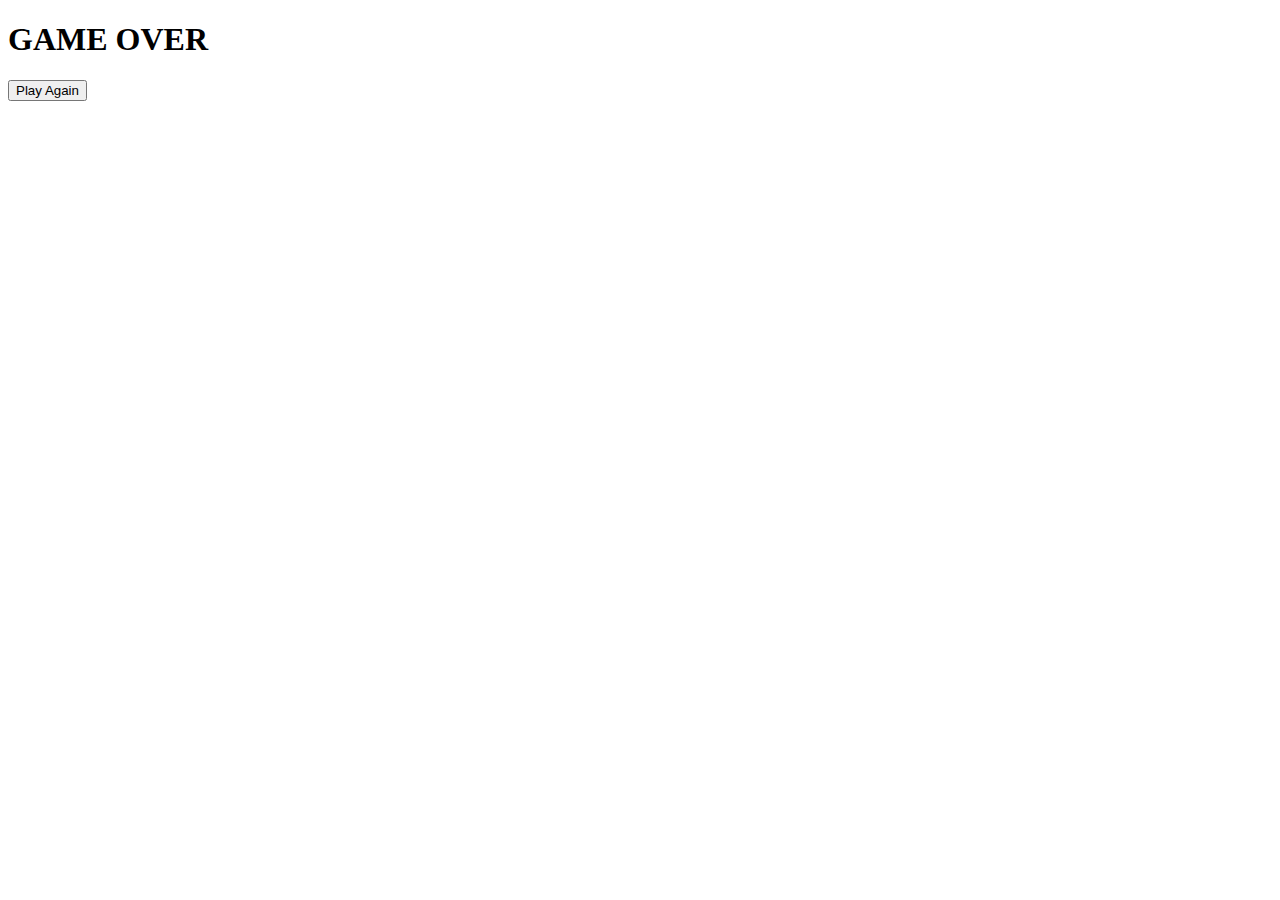
==== index.html @ 87f85ab1 "" ====
<!Doctype html>
<html>
<head>
    <title></title>
    <link rel="stylesheet" href="css/style.css">
</head>
<body>
    <header></header>
	<div id="game-over-overlay">
    </div>
    <div id="game-over">
        <h1>GAME OVER</h1>
        <button id="play-again">Play Again</button>
    </div>
	
	 <div class="wrapper">
		  <div id="instructions">
		  </div>
		  <div id="score">
		  </div>
	  </div>
    <script type="text/javascript" src="js/app.js"></script>
    <script type="text/javascript" src="js/resources.js"></script>
	<script type="text/javascript" src="js/input.js"></script>
    <script type="text/javascript" src="js/sprites.js"></script>
</body>
</html>
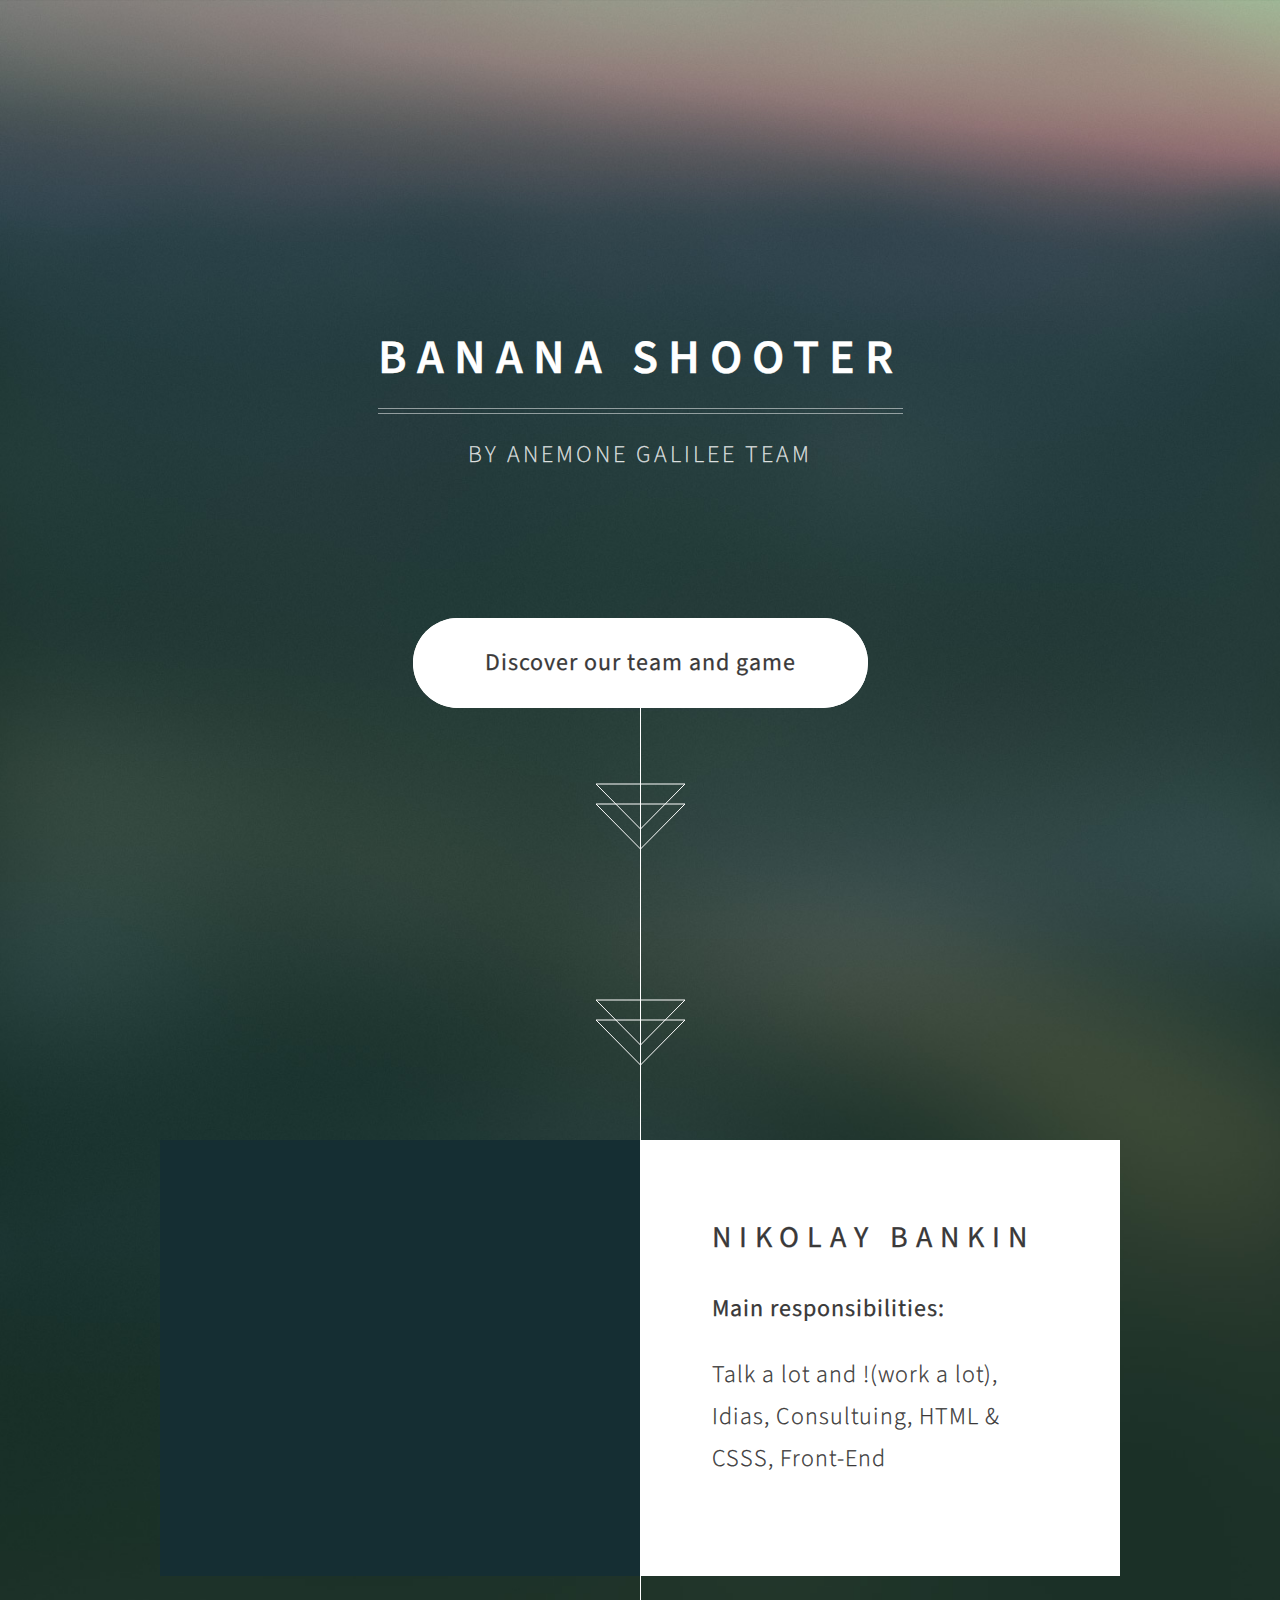
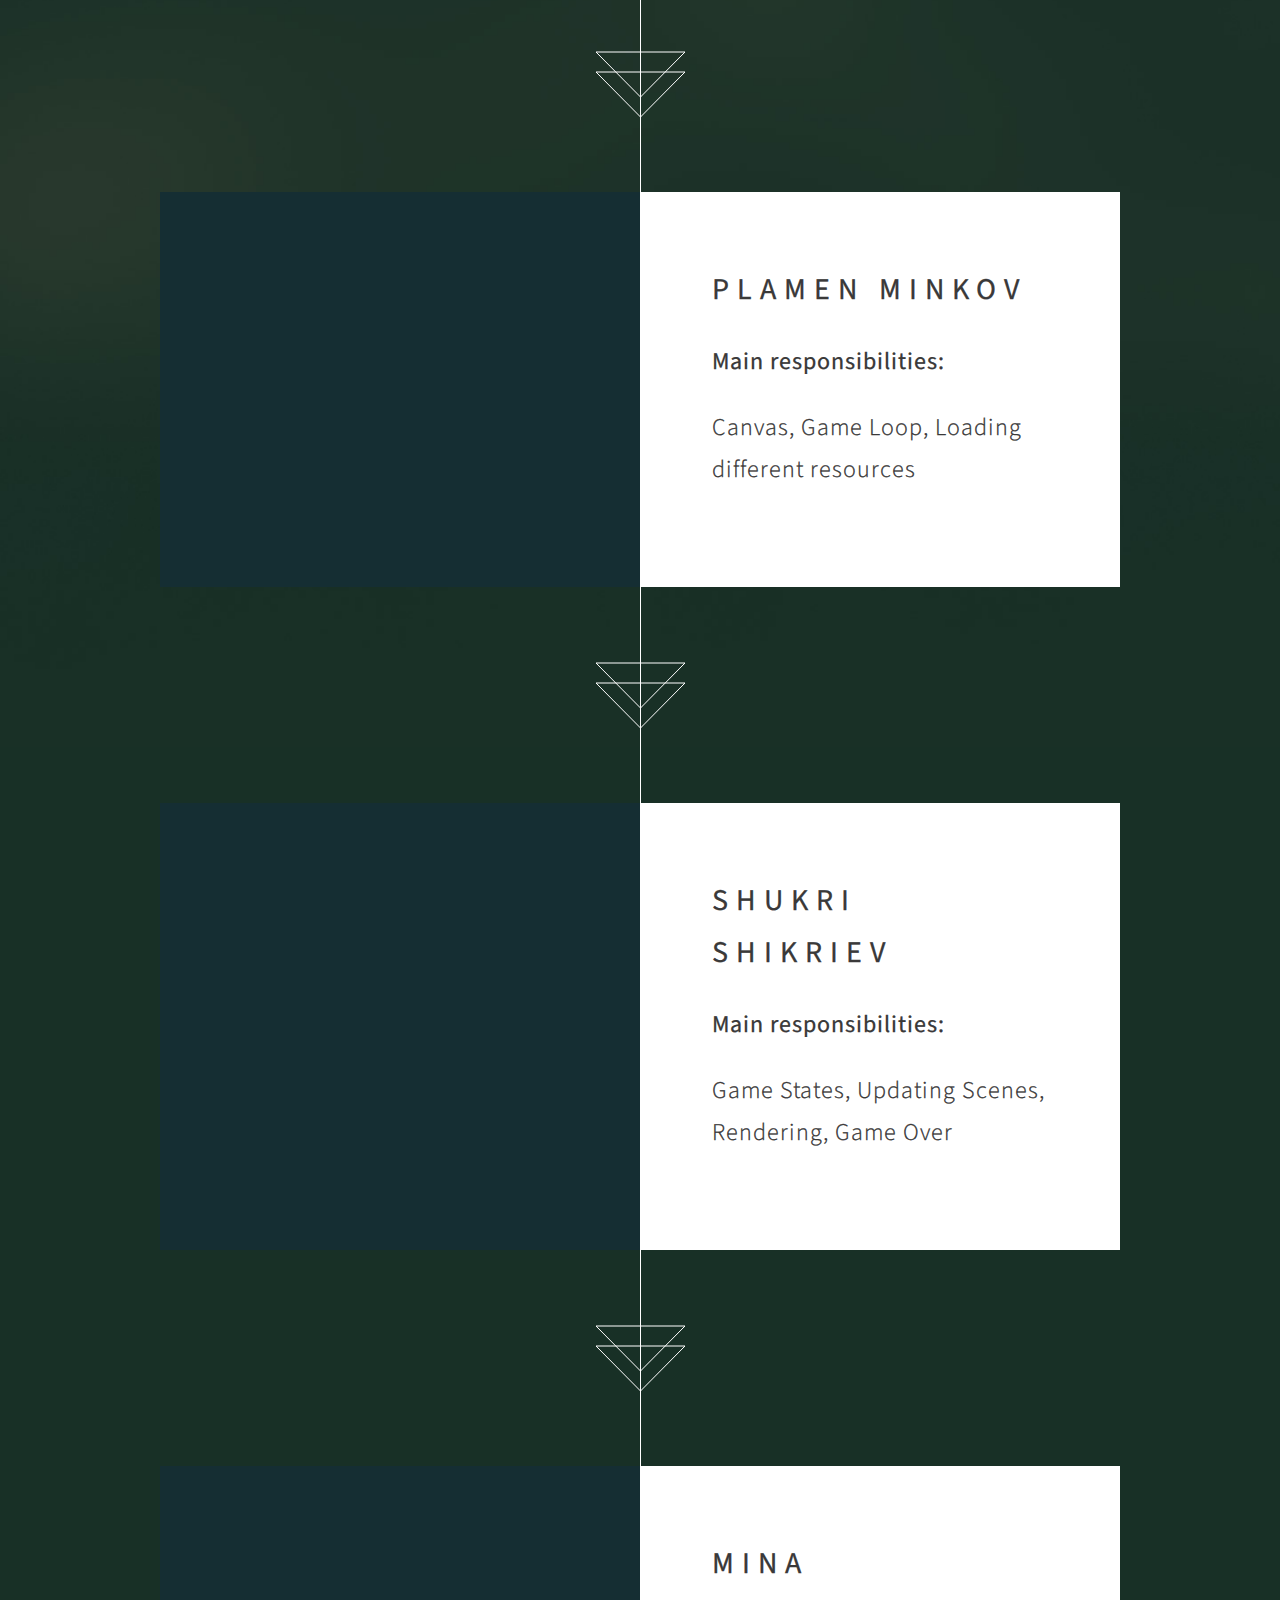
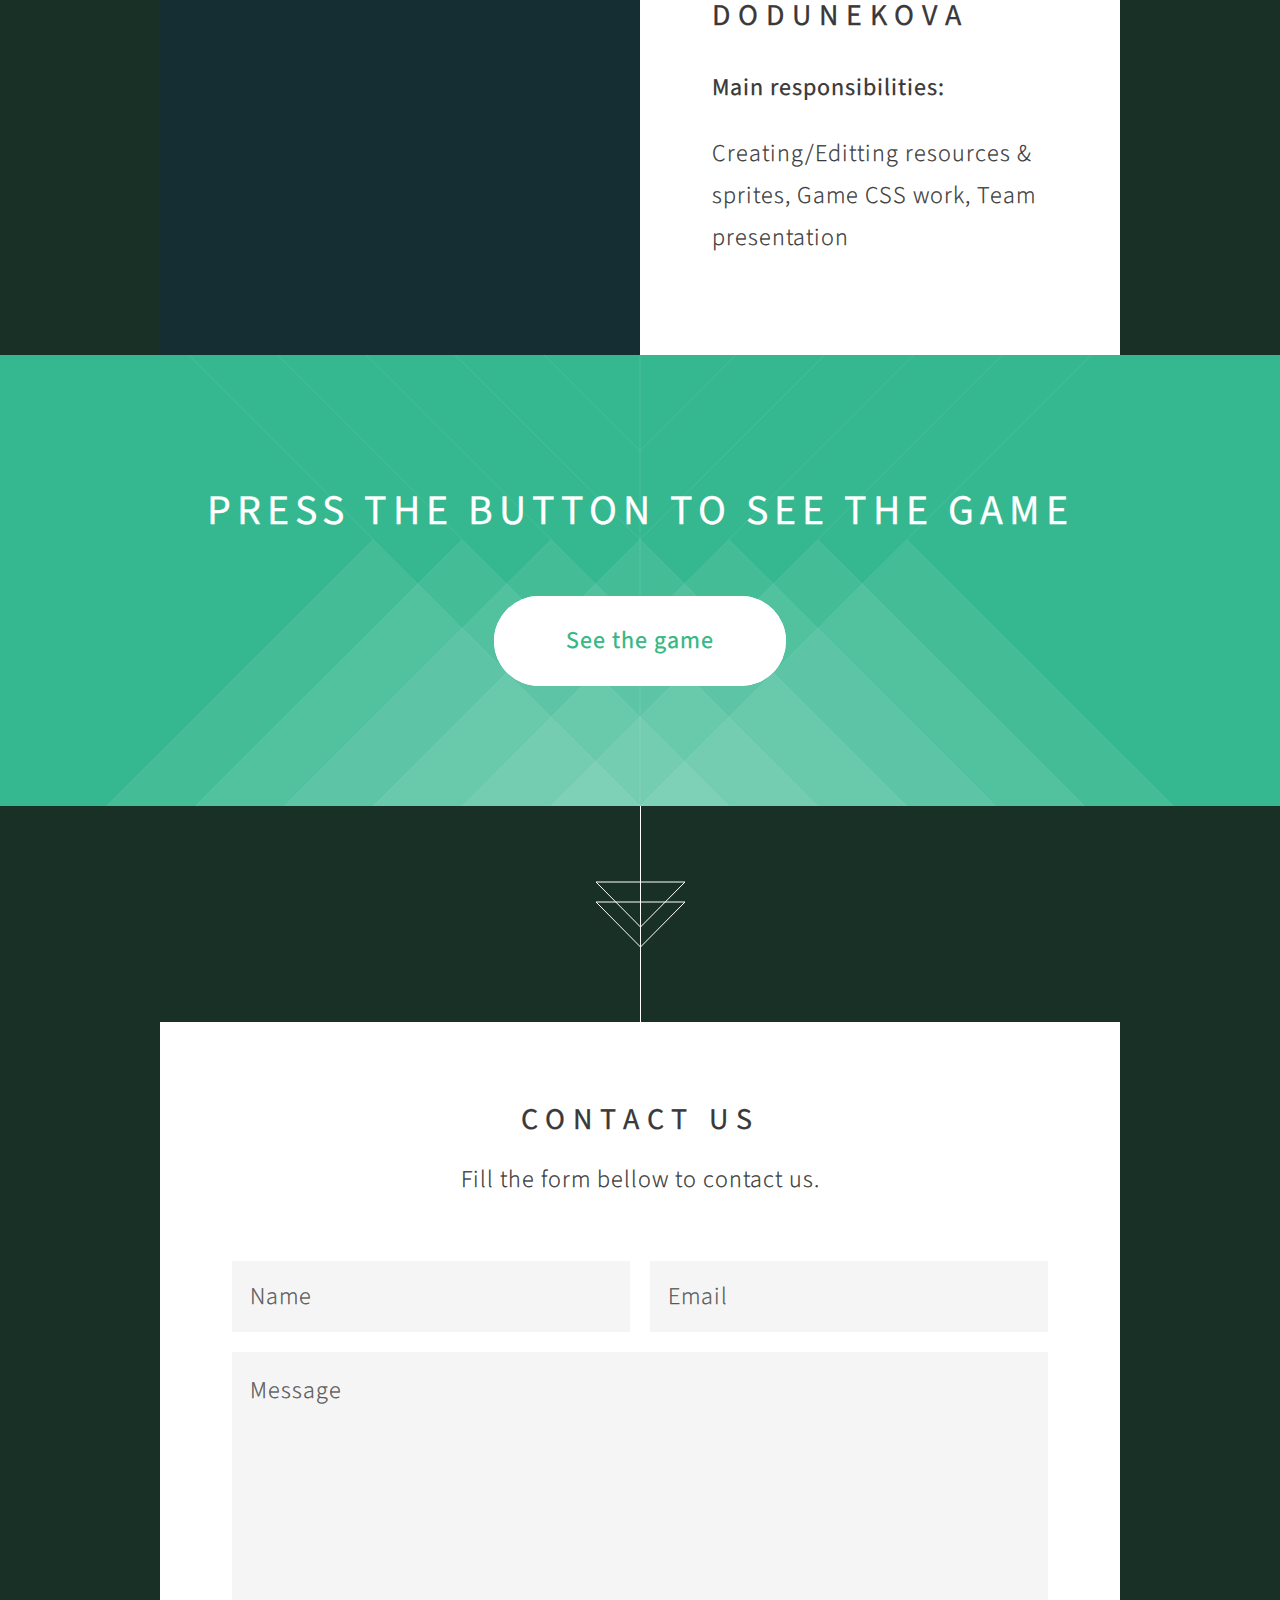
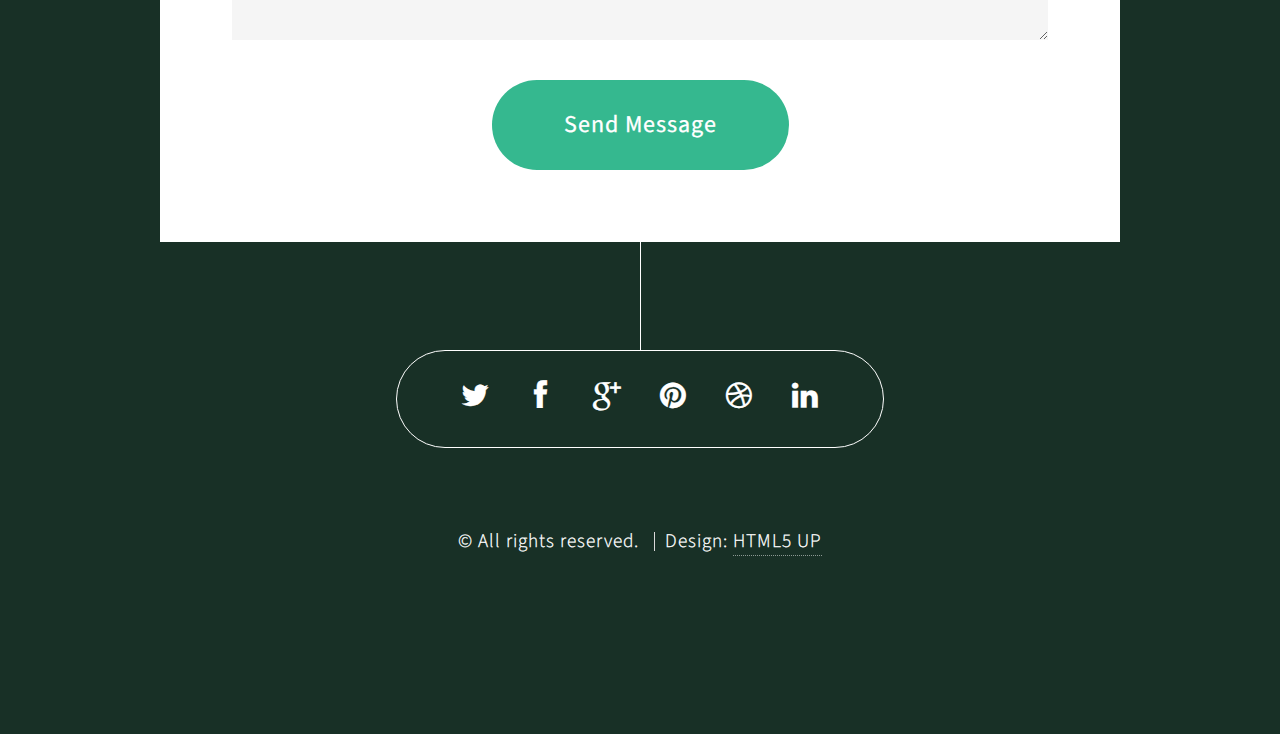
==== commit fefde037: "Front-End added" ====
--- a/index.html
+++ b/index.html
@@ -1,27 +1,151 @@
-<!Doctype html>
+<!DOCTYPE HTML>
+<!--
+	Overflow 1.1 by HTML5 UP
+	html5up.net | @n33co
+	Free for personal and commercial use under the CCA 3.0 license (html5up.net/license)
+-->
 <html>
-<head>
-    <title></title>
-    <link rel="stylesheet" href="css/style.css">
-</head>
-<body>
-    <header></header>
-	<div id="game-over-overlay">
-    </div>
-    <div id="game-over">
-        <h1>GAME OVER</h1>
-        <button id="play-again">Play Again</button>
-    </div>
+	<head>
+		<title>Team Anemone Galilee</title>
+		<meta http-equiv="content-type" content="text/html; charset=utf-8" />
+		<meta name="description" content="" />
+		<meta name="keywords" content="" />
+		<link href="http://fonts.googleapis.com/css?family=Source+Sans+Pro:300,400,600,300italic" rel="stylesheet" type="text/css" />
+		<!--[if lte IE 8]><script src="css/ie/html5shiv.js"></script><![endif]-->
+		<script src="js/jquery.min.js"></script>
+		<script src="js/jquery.poptrox.min.js"></script>
+		<script src="js/skel.min.js"></script>
+		<script src="js/init.js"></script>
+		<noscript>
+			<link rel="stylesheet" href="css/skel-noscript.css" />
+            <link rel="stylesheet" href="css/style-site.css" />
+		</noscript>
+		<!--[if lte IE 8]><link rel="stylesheet" href="css/ie/v8.css" /><![endif]-->
+        <link rel="stylesheet" href="css/style-site.css" />
+	</head>
+	<body>
+
+		<!-- Header -->
+		<section id="header">
+			<header>
+				<h1>Banana shooter</h1>
+				<p>By Anemone Galilee Теам</p>
+			</header>
+			<footer>
+				<a href="#first-member" class="button style2 scrolly scrolly-centered">Discover our team and game</a>
+			</footer>
+		</section>
 	
-	 <div class="wrapper">
-		  <div id="instructions">
-		  </div>
-		  <div id="score">
-		  </div>
-	  </div>
-    <script type="text/javascript" src="js/app.js"></script>
-    <script type="text/javascript" src="js/resources.js"></script>
-	<script type="text/javascript" src="js/input.js"></script>
-    <script type="text/javascript" src="js/sprites.js"></script>
-</body>
+	<!-- Feature 1 -->
+		<article id="first-member" class="container box style1 right">
+			<a href="" class="image full"><img src="images/bankin.png" alt="" /></a>
+			<div class="inner">
+				<header>
+					<h2>Nikolay Bankin</h2>
+				</header>
+				<p>
+                    <strong>Main responsibilities:</strong>
+                    <p>Talk a lot and !(work a lot), Idias, Consultuing, HTML &amp; CSSS, Front-End</p> 
+                </p>
+			</div>
+		</article>
+	
+	<!-- Feature 2 -->
+		<article id="second-member" class="container box style1 right">
+            <a href="" class="image full"><img  src="images/plamen.png" alt="" /></a>
+            <div class="inner">
+                <header>
+                    <h2>Plamen Minkov</h2>
+                </header>
+                <p>
+                    <strong>Main responsibilities:</strong>
+                    <p>Canvas, Game Loop, Loading different resources</p> 
+                </p>
+            </div>
+        </article>
+
+        <article id="fourth-member" class="container box style1 right">
+            <a href="" class="image full"><img src="images/shukri.png" alt="" /></a>
+            <div class="inner">
+                <header>
+                    <h2>Shukri Shikriev</h2>
+                </header>
+                <p>
+                    <strong>Main responsibilities:</strong>
+                    <p>Game States, Updating Scenes, Rendering, Game Over</p> 
+                </p>
+            </div>
+        </article>
+
+        <article id="third-member" class="container box style1 right">
+            <a href="" class="image full"><img src="images/mina.png" alt="" /></a>
+            <div class="inner">
+                <header>
+                    <h2>Mina Dodunekova</h2>
+                </header>
+                <p>
+                    <strong>Main responsibilities:</strong>
+                    <p>Creating/Editting resources &amp; sprites, Game CSS work, Team presentation</p> 
+                </p>
+            </div>
+        </article>
+
+        <!-- Banner -->
+        <section id="banner">
+            <header>
+                <h2 style="letter-spacing: 6px;">Press the button to see the game</h2>
+            </header>
+            <!-- The game is played here -->
+            
+
+            <footer>
+                <a href="game.html" class="button style2 scrolly">See the game</a>
+            </footer>
+        </section>
+	
+		<!-- Contact -->
+		<article class="container box style3">
+			<header>
+				<h2>Contact Us</h2>
+				<p>Fill the form bellow to contact us.</p>
+			</header>
+			<form>
+				<div class="row half">
+					<div class="6u"><input type="text" class="text" name="name" placeholder="Name" /></div>
+					<div class="6u"><input type="text" class="text" name="email" placeholder="Email" /></div>
+				</div>
+				<div class="row half">
+					<div class="12u">
+						<textarea name="message" placeholder="Message"></textarea>
+					</div>
+				</div>
+				<div class="row">
+					<div class="12u">
+						<ul class="actions">
+							<li><a href="#" class="button form">Send Message</a></li>
+						</ul>
+					</div>
+				</div>
+			</form>
+		</article>
+
+		<section id="footer">
+			<ul class="icons">
+				<li><a href="#" class="fa fa-twitter solo"><span>Twitter</span></a></li>
+				<li><a href="#" class="fa fa-facebook solo"><span>Facebook</span></a></li>
+				<li><a href="#" class="fa fa-google-plus solo"><span>Google+</span></a></li>
+				<li><a href="#" class="fa fa-pinterest solo"><span>Pinterest</span></a></li>
+				<li><a href="#" class="fa fa-dribbble solo"><span>Dribbble</span></a></li>
+				<li><a href="#" class="fa fa-linkedin solo"><span>LinkedIn</span></a></li>
+			</ul>
+			<div class="copyright">
+				<ul class="menu">
+					<li>&copy; All rights reserved.</li>
+					<li>Design: <a href="http://html5up.net/">HTML5 UP</a></li>
+				</ul>
+			</div>
+		</section>
+
+
+	</body>
 </html>--- a/css/skel-noscript.css
+++ b/css/skel-noscript.css
@@ -0,0 +1,168 @@
+/* Resets (http://meyerweb.com/eric/tools/css/reset/ | v2.0 | 20110126 | License: none (public domain)) */
+
+	html,body,div,span,applet,object,iframe,h1,h2,h3,h4,h5,h6,p,blockquote,pre,a,abbr,acronym,address,big,cite,code,del,dfn,em,img,ins,kbd,q,s,samp,small,strike,strong,sub,sup,tt,var,b,u,i,center,dl,dt,dd,ol,ul,li,fieldset,form,label,legend,table,caption,tbody,tfoot,thead,tr,th,td,article,aside,canvas,details,embed,figure,figcaption,footer,header,hgroup,menu,nav,output,ruby,section,summary,time,mark,audio,video{margin:0;padding:0;border:0;font-size:100%;font:inherit;vertical-align:baseline;}article,aside,details,figcaption,figure,footer,header,hgroup,menu,nav,section{display:block;}body{line-height:1;}ol,ul{list-style:none;}blockquote,q{quotes:none;}blockquote:before,blockquote:after,q:before,q:after{content:'';content:none;}table{border-collapse:collapse;border-spacing:0;}body{-webkit-text-size-adjust:none}
+
+/* Box Model */
+
+	*, *:before, *:after {
+		-moz-box-sizing: border-box;
+		-webkit-box-sizing: border-box;
+		-o-box-sizing: border-box;
+		-ms-box-sizing: border-box;
+		box-sizing: border-box;
+	}
+
+/* Container */
+
+	body {
+		min-width: 1200px;
+	}
+
+	.container {
+		width: 1200px;
+		margin-left: auto;
+		margin-right: auto;
+	}
+
+	/* Modifiers */
+	
+		.container.small {
+			width: 900px;
+		}
+
+		.container.big {
+			width: 100%;
+			max-width: 1500px;
+			min-width: 1200px;
+		}
+
+/* Grid */
+
+	/* Cells */
+
+		.\31 2u { width: 100% }
+		.\31 1u { width: 91.6666666667% }
+		.\31 0u { width: 83.3333333333% }
+		.\39 u { width: 75% }
+		.\38 u { width: 66.6666666667% }
+		.\37 u { width: 58.3333333333% }
+		.\36 u { width: 50% }
+		.\35 u { width: 41.6666666667% }
+		.\34 u { width: 33.3333333333% }
+		.\33 u { width: 25% }
+		.\32 u { width: 16.6666666667% }
+		.\31 u { width: 8.3333333333% }
+		.\-11u { margin-left: 91.6666666667% }
+		.\-10u { margin-left: 83.3333333333% }
+		.\-9u { margin-left: 75% }
+		.\-8u { margin-left: 66.6666666667% }
+		.\-7u { margin-left: 58.3333333333% }
+		.\-6u { margin-left: 50% }
+		.\-5u { margin-left: 41.6666666667% }
+		.\-4u { margin-left: 33.3333333333% }
+		.\-3u { margin-left: 25% }
+		.\-2u { margin-left: 16.6666666667% }
+		.\-1u { margin-left: 8.3333333333% }
+
+		.row > * {
+			padding: 50px 0 0 50px;
+			float: left;
+			-moz-box-sizing: border-box;
+			-webkit-box-sizing: border-box;
+			-o-box-sizing: border-box;
+			-ms-box-sizing: border-box;
+			box-sizing: border-box;
+		}
+
+		.row + .row > * {
+			padding-top: 50px;
+		}
+
+		.row {
+			margin-left: -50px;
+		}
+
+	/* Rows */
+
+		.row:after {
+			content: '';
+			display: block;
+			clear: both;
+			height: 0;
+		}
+
+		.row:first-child > * {
+			padding-top: 0;
+		}
+
+		.row > * {
+			padding-top: 0;
+		}
+
+		/* Modifiers */
+
+			/* Flush */
+
+				.row.flush {
+					margin-left: 0;
+				}
+
+				.row.flush > * {
+					padding: 0 !important;
+				}
+
+			/* Quarter */
+
+				.row.quarter > * {
+					padding: 12.5px 0 0 12.5px;
+				}
+
+				.row.quarter + .row.quarter > * {
+					padding-top: 12.5px;
+				}
+
+				.row.quarter {
+					margin-left: -12.5px;
+				}
+
+			/* Half */
+
+				.row.half > * {
+					padding: 25px 0 0 25px;
+				}
+
+				.row.half + .row.half > * {
+					padding-top: 25px;
+				}
+
+				.row.half {
+					margin-left: -25px;
+				}
+
+			/* One and (a) Half */
+
+				.row.oneandhalf > * {
+					padding: 75px 0 0 75px;
+				}
+
+				.row.oneandhalf + .row.oneandhalf > * {
+					padding-top: 75px;
+				}
+
+				.row.oneandhalf {
+					margin-left: -75px;
+				}
+
+			/* Double */
+
+				.row.double > * {
+					padding: 100px 0 0 100px;
+				}
+
+				.row.double + .row.double > * {
+					padding-top: 100px;
+				}
+
+				.row.double {
+					margin-left: -100px;
+				}--- a/css/style-site.css
+++ b/css/style-site.css
@@ -0,0 +1,1470 @@
+@charset 'UTF-8';
+
+@font-face{font-family:'FontAwesome';src:url('font/fontawesome-webfont.eot?v=4.0.1');src:url('font/fontawesome-webfont.eot?#iefix&v=4.0.1') format('embedded-opentype'),url('font/fontawesome-webfont.woff?v=4.0.1') format('woff'),url('font/fontawesome-webfont.ttf?v=4.0.1') format('truetype'),url('font/fontawesome-webfont.svg?v=4.0.1#fontawesomeregular') format('svg');font-weight:normal;font-style:normal}
+
+/*
+	Overflow 1.1 by HTML5 UP
+	html5up.net | @n33co
+	Free for personal and commercial use under the CCA 3.0 license (html5up.net/license)
+*/
+
+/*********************************************************************************/
+/* Basic                                                                         */
+/*********************************************************************************/
+
+	body
+	{
+		background: #183026 url('../images/bg.jpg') no-repeat;
+		background-size: cover;
+		background-position: center 0;
+		background-attachment: fixed;
+	}
+
+	body,input,textarea,select
+	{
+		font-family: 'Source Sans Pro', sans-serif;
+		font-size: 18pt;
+		line-height: 1.75em;
+		font-weight: 300;
+		letter-spacing: 1px;
+		color: #3a3939;
+		text-shadow: 0 0 0.5px rgba(58,57,57,0.25);
+		-webkit-text-stroke: 0.25px;
+	}
+
+	h1,h2,h3,h4,h5,h6
+	{
+		font-weight: 400;
+		text-transform: uppercase;
+		line-height: 1.75em;
+	}
+	
+		h1 a, h2 a, h3 a, h4 a, h5 a, h6 a
+		{
+			color: inherit;
+			text-decoration: none;
+		}
+		
+	h2
+	{
+		font-size: 1.25em;
+		letter-spacing: 8px;
+	}
+	
+	h3
+	{
+		font-size: 1em;
+		letter-spacing: 5px;
+	}
+		
+	strong, b
+	{
+		font-weight: 400;
+	}
+	
+	em, i
+	{
+		font-style: italic;
+	}
+
+	a
+	{
+		color: #35b88f;
+		text-shadow: 0 0 0.5px rgba(53,184,143,0.25);
+		-moz-transition: border-color 0.35s ease-in-out, color 0.35s ease-in-out;
+		-webkit-transition: border-color 0.35s ease-in-out, color 0.35s ease-in-out;
+		-o-transition: border-color 0.35s ease-in-out, color 0.35s ease-in-out;
+		-ms-transition: border-color 0.35s ease-in-out, color 0.35s ease-in-out;
+		transition: border-color 0.35s ease-in-out, color 0.35s ease-in-out;
+		text-decoration: none;
+		border-bottom: dotted 1px rgba(53,184,143,0.5);
+	}
+	
+		a:hover
+		{
+			border-bottom-color: rgba(53,184,143,0);
+		}
+
+	sub
+	{
+		position: relative;
+		top: 0.5em;
+		font-size: 0.8em;
+	}
+	
+	sup
+	{
+		position: relative;
+		top: -0.5em;
+		font-size: 0.8em;
+	}
+	
+	hr
+	{
+		border: 0;
+		border-top: solid 1px #dad9d9;
+		margin: 2em 0 2em 0;
+	}
+	
+	blockquote
+	{
+		border-left: solid 0.5em #eae9e9;
+		padding: 1em 0 1em 2em;
+		font-style: italic;
+	}
+	
+	p, ul, ol, dl, table
+	{
+		margin-bottom: 1em;
+	}
+
+	header
+	{
+		margin-bottom: 1em;
+	}
+	
+		header p
+		{
+			display: block;
+			margin: 0.5em 0 0 0;
+			padding: 0 0 1.5em 0;
+		}
+		
+	footer
+	{
+		margin-top: 1em;
+	}
+
+	br.clear
+	{
+		clear: both;
+	}
+
+	/* Sections/Articles */
+	
+		section,
+		article
+		{
+			margin-bottom: 3em;
+		}
+		
+		section > :last-child,
+		article > :last-child
+		{
+			margin-bottom: 0;
+		}
+
+		section:last-child,
+		article:last-child
+		{
+			margin-bottom: 0;
+		}
+
+		.row > section,
+		.row > article
+		{
+			margin-bottom: 0;
+		}
+
+	/* Images */
+
+		.image
+		{
+			display: inline-block;
+			border: 0;
+		}
+		
+			.image img
+			{
+				display: block;
+				width: 100%;
+			}
+
+			.image.featured
+			{
+				display: block;
+				width: 100%;
+				margin: 0 0 2em 0;
+			}
+			
+			.image.full
+			{
+				display: block;
+				width: 100%;
+			}
+			
+			.image.left
+			{
+				float: left;
+				margin: 0 2em 2em 0;
+			}
+			
+			.image.centered
+			{
+				display: block;
+				margin: 0 0 2em 0;
+			}
+
+				.image.centered img
+				{
+					margin: 0 auto;
+					width: auto;
+				}
+
+	/* Lists */
+
+		ul.default
+		{
+			list-style: disc;
+			padding-left: 1em;
+		}
+		
+			ul.default li
+			{
+				padding-left: 1.5em;
+				margin-top: 1.5em;
+			}		
+			
+			ul.default li:first-child
+			{
+				margin-top: 0;
+			}
+
+		ul.icons
+		{
+			cursor: default;
+		}	
+		
+			ul.icons li
+			{
+				display: inline-block;
+			}
+			
+				ul.icons a
+				{
+					display: inline-block;
+					width: 2.5em;
+					height: 2.5em;
+					line-height: 2.5em;
+					text-align: center;
+					border: 0;
+				}
+
+		ul.menu
+		{
+			cursor: default;
+		}
+		
+			ul.menu li
+			{
+				display: inline-block;
+				line-height: 1em;
+				border-left: solid 1px #dad9d9;
+				padding: 0 0 0 0.5em;
+				margin: 0 0 0 0.5em;
+			}
+			
+			ul.menu li:first-child
+			{
+				border-left: 0;
+				padding-left: 0;
+				margin-left: 0;
+			}
+
+		ul.actions
+		{
+			cursor: default;
+		}
+		
+			ul.actions li
+			{
+				display: inline-block;
+				margin: 0 0 0 0.5em;
+			}
+			
+			ul.actions li:first-child
+			{
+				margin-left: 0;
+			}
+
+		ol.default
+		{
+			list-style: decimal;
+			padding-left: 1.25em;
+		}
+
+			ol.default li
+			{
+				padding-left: 1.25em;
+				margin-top: 1.5em;
+			}
+
+			ul.default li:first-child
+			{
+				margin-top: 0;
+			}
+
+	/* Forms */
+
+		form
+		{
+		}
+		
+			form label
+			{
+				display: block;
+				margin: 0 0 0.5em 0;
+			}
+		
+			form input.button,
+			form input.text,
+			form select,
+			form textarea
+			{
+				-webkit-appearance: none;
+				display: block;
+				border: 0;
+				background: #f5f5f5;
+				width: 100%;
+				padding: 0.75em;
+				-moz-transition: background-color 0.35s ease-in-out;
+				-webkit-transition: background-color 0.35s ease-in-out;
+				-o-transition: background-color 0.35s ease-in-out;
+				-ms-transition: background-color 0.35s ease-in-out;
+				transition: background-color 0.35s ease-in-out;
+			}
+
+				form input.text:focus,
+				form select:focus,
+				form textarea:focus
+				{
+					background: #f2f2f2;
+				}
+				
+				form textarea
+				{
+					min-height: 12em;
+				}
+
+				form .formerize-placeholder
+				{
+					color: #5a5959 !important;
+				}
+
+				form ::-webkit-input-placeholder
+				{
+					color: #5a5959 !important;
+				}
+
+				form :-moz-placeholder
+				{
+					color: #5a5959 !important;
+				}
+
+				form ::-moz-placeholder
+				{
+					color: #5a5959 !important;
+				}
+
+				form :-ms-input-placeholder
+				{
+					color: #5a5959 !important;
+				}
+
+				form ::-moz-focus-inner
+				{
+					border: 0;
+				}
+
+			form input.text,
+			form select
+			{
+				line-height: 1em;
+			}
+
+			form ul.actions
+			{
+				margin-bottom: 0;
+				text-align: center;
+			}
+			
+	/* Tables */
+	
+		.table-wrapper
+		{
+			width: 100%;
+			overflow-x: auto;
+			-webkit-overflow-scrolling: touch;
+		}
+	
+		table
+		{
+			width: 100%;
+		}
+		
+			table.default
+			{
+				width: 100%;
+			}
+			
+				table.default tbody tr
+				{
+					border-top: solid 1px #eae9e9;
+				}
+
+				table.default tbody tr:first-child
+				{
+					border-top: 0;
+				}
+				
+				table.default td
+				{
+					padding: 0.75em 1.25em 0.75em 1.25em;
+				}
+				
+				table.default th
+				{
+					text-align: left;
+					font-weight: 400;
+					padding: 0.75em 1.25em 0.75em 1.25em;
+				}
+			
+				table.default thead
+				{
+					background: #f5f5f5;
+				}
+				
+				table.default tfoot
+				{
+				}
+				
+				table.default tbody
+				{
+				}
+
+	/* Buttons */
+		
+		.button
+		{
+			position: relative;
+			display: inline-block;
+			border: 0;
+			background: #35b88f;
+			color: #fff;
+			text-shadow: 0 0 0.5px rgba(255,255,255,0.25);
+			cursor: pointer;
+			text-decoration: none;
+			outline: 0;
+			padding: 1em 3em 1em 3em;
+			text-align: center;
+			border-radius: 3em;
+			font-weight: 400;
+			-moz-transition: background-color 0.35s ease-in-out, color 0.35s ease-in-out;
+			-webkit-transition: background-color 0.35s ease-in-out, color 0.35s ease-in-out;
+			-o-transition: background-color 0.35s ease-in-out, color 0.35s ease-in-out;
+			-ms-transition: background-color 0.35s ease-in-out, color 0.35s ease-in-out;
+			transition: background-color 0.35s ease-in-out, color 0.35s ease-in-out;
+		}
+
+			.button:hover
+			{
+				background: #45c89f;
+			}
+		
+			.button.style2
+			{
+				color: #3a3939;
+				background: #fff;
+				box-shadow: inset 0 0 0 1px #fff;
+			}
+
+				.button.style2:hover
+				{
+					background: rgba(255,255,255,0.1);
+					color: #fff !important;
+					text-shadow: 0 0 0.5px rgba(255,255,255,0.25) !important;
+				}
+				
+				.button.style2:active
+				{
+				}
+				
+			.button.style3
+			{
+				background: none;
+				color: #3a3939;
+				box-shadow: inset 0 0 0 1px #dad9d9;
+			}
+			
+				.button.style3:hover
+				{
+					background: rgba(58,57,57,0.025);
+				}
+
+	/* Box */
+
+		.box
+		{
+			position: relative;
+			margin-top: 9em;
+			margin-bottom: 0;
+		}
+		
+			.box:after
+			{
+				content: '';
+				display: block;
+				position: absolute;
+				top: -9em;
+				left: 50%;
+				height: 9em;
+				border-left: solid 1px #fff;
+			}
+		
+			.box:before
+			{
+				content: '';
+				display: block;
+				width: 90px;
+				height: 66px;
+				position: absolute;
+				left: 50%;
+				top: -4.5em;
+				margin-left: -45px;
+				margin-top: -33px;
+				background: url('images/arrow.svg') no-repeat;
+			}
+		
+			.box :last-child
+			{
+				margin-bottom: 0;
+			}
+		
+			.box.style1
+			{
+				background: #fff;
+				padding: 3em;
+			}
+			
+				.box.style1 .image
+				{
+					display: block;
+					position: absolute;
+					top: 0;
+					width: 50%;
+					height: 100%;
+					background: #152E33;
+					overflow: hidden;
+				}
+
+					.box.style1 .image img
+					{
+						position: absolute;
+						top: 0;
+						height: 100%;
+						width: auto;
+					}
+
+				.box.style1 .inner
+				{
+				}
+
+					.box.style1 .inner > :last-child
+					{
+						margin: 0;
+					}
+				
+				.box.style1.right
+				{
+				}
+
+					.box.style1.right .image
+					{
+						left: 0;
+					}
+
+						.box.style1.right .image img
+						{
+							right: 0;
+						}
+					
+					.box.style1.right .inner
+					{
+						margin-left: 50%;
+						padding-left: 3em;
+					}
+				
+				.box.style1.left
+				{
+				}
+
+					.box.style1.left .image
+					{
+						right: 0;
+					}
+					
+						.box.style1.left .image img
+						{
+							left: 0;
+						}
+					
+					.box.style1.left .inner
+					{
+						margin-right: 50%;
+						padding-right: 3em;
+					}
+
+			.box.style2
+			{
+				text-align: center;
+			}
+
+				.box.style2 header
+				{
+					display: inline-block;
+					background: #fff;
+					padding: 2em 3em 2em 3em;
+					margin: 0;
+				}
+
+					.box.style2 header p
+					{
+						padding: 0;
+					}
+				
+				.box.style2 .inner
+				{
+					position: relative;
+					padding: 40px 0 0px 0;
+				}
+
+					.box.style2 .inner:after
+					{
+						content: '';
+						display: block;
+						position: absolute;
+						top: 0;
+						left: 50%;
+						height: 100%;
+						border-left: solid 1px #fff;
+					}
+					
+					.box.style2 .inner .row
+					{
+						position: relative;
+					}
+					
+						.box.style2 .inner .row:before
+						{
+							content: '';
+							display: block;
+							position: absolute;
+							top: 50%;
+							left: 20px;
+							width: -moz-calc(100% - 40px);
+							width: -webkit-calc(100% - 40px);
+							width: -o-calc(100% - 40px);
+							width: -ms-calc(100% - 40px);
+							width: calc(100% - 40px);
+							border-bottom: solid 1px #fff;
+						}
+
+					.box.style2 .inner .image
+					{
+						position: relative;
+						z-index: 1;
+						padding: 20px;
+					}
+
+			.box.style3
+			{
+				background: #fff;
+				padding: 3em;
+			}
+			
+				.box.style3 header
+				{
+					text-align: center;
+				}
+
+/*********************************************************************************/
+/* Icons                                                                         */
+/* Powered by Font Awesome by Dave Gandy | http://fontawesome.io                 */
+/* Licensed under the SIL OFL 1.1 (font), MIT (CSS)                              */
+/*********************************************************************************/
+
+	.fa
+	{
+		text-decoration: none;
+	}
+
+		.fa.solo
+		{
+		}
+		
+			.fa.solo span
+			{
+				display: none;
+			}
+
+		.fa:before
+		{
+			display:inline-block;
+			font-family: FontAwesome;
+			font-size: 1.25em;
+			text-decoration: none;
+			font-style: normal;
+			font-weight: normal;
+			line-height: 1;
+			-webkit-font-smoothing:antialiased;
+			-moz-osx-font-smoothing:grayscale;
+		}
+
+		.fa-lg{font-size:1.3333333333333333em;line-height:.75em;vertical-align:-15%}
+		.fa-2x{font-size:2em}
+		.fa-3x{font-size:3em}
+		.fa-4x{font-size:4em}
+		.fa-5x{font-size:5em}
+		.fa-fw{width:1.2857142857142858em;text-align:center}
+		.fa-ul{padding-left:0;margin-left:2.142857142857143em;list-style-type:none}.fa-ul>li{position:relative}
+		.fa-li{position:absolute;left:-2.142857142857143em;width:2.142857142857143em;top:.14285714285714285em;text-align:center}.fa-li.fa-lg{left:-1.8571428571428572em}
+		.fa-border{padding:.2em .25em .15em;border:solid .08em #eee;border-radius:.1em}
+		.pull-right{float:right}
+		.pull-left{float:left}
+		.fa.pull-left{margin-right:.3em}
+		.fa.pull-right{margin-left:.3em}
+		.fa-spin{-webkit-animation:spin 2s infinite linear;-moz-animation:spin 2s infinite linear;-o-animation:spin 2s infinite linear;animation:spin 2s infinite linear}
+		@-moz-keyframes spin{0%{-moz-transform:rotate(0deg)} 100%{-moz-transform:rotate(359deg)}}@-webkit-keyframes spin{0%{-webkit-transform:rotate(0deg)} 100%{-webkit-transform:rotate(359deg)}}@-o-keyframes spin{0%{-o-transform:rotate(0deg)} 100%{-o-transform:rotate(359deg)}}@-ms-keyframes spin{0%{-ms-transform:rotate(0deg)} 100%{-ms-transform:rotate(359deg)}}@keyframes spin{0%{transform:rotate(0deg)} 100%{transform:rotate(359deg)}}.fa-rotate-90{filter:progid:DXImageTransform.Microsoft.BasicImage(rotation=1);-webkit-transform:rotate(90deg);-moz-transform:rotate(90deg);-ms-transform:rotate(90deg);-o-transform:rotate(90deg);transform:rotate(90deg)}
+		.fa-rotate-180{filter:progid:DXImageTransform.Microsoft.BasicImage(rotation=2);-webkit-transform:rotate(180deg);-moz-transform:rotate(180deg);-ms-transform:rotate(180deg);-o-transform:rotate(180deg);transform:rotate(180deg)}
+		.fa-rotate-270{filter:progid:DXImageTransform.Microsoft.BasicImage(rotation=3);-webkit-transform:rotate(270deg);-moz-transform:rotate(270deg);-ms-transform:rotate(270deg);-o-transform:rotate(270deg);transform:rotate(270deg)}
+		.fa-flip-horizontal{filter:progid:DXImageTransform.Microsoft.BasicImage(rotation=0, mirror=1);-webkit-transform:scale(-1, 1);-moz-transform:scale(-1, 1);-ms-transform:scale(-1, 1);-o-transform:scale(-1, 1);transform:scale(-1, 1)}
+		.fa-flip-vertical{filter:progid:DXImageTransform.Microsoft.BasicImage(rotation=2, mirror=1);-webkit-transform:scale(1, -1);-moz-transform:scale(1, -1);-ms-transform:scale(1, -1);-o-transform:scale(1, -1);transform:scale(1, -1)}
+		.fa-stack{position:relative;display:inline-block;width:2em;height:2em;line-height:2em;vertical-align:middle}
+		.fa-stack-1x,.fa-stack-2x{position:absolute;left:0;width:100%;text-align:center}
+		.fa-stack-1x{line-height:inherit}
+		.fa-stack-2x{font-size:2em}
+		.fa-inverse{color:#fff}
+		.fa-glass:before{content:"\f000"}
+		.fa-music:before{content:"\f001"}
+		.fa-search:before{content:"\f002"}
+		.fa-envelope-o:before{content:"\f003"}
+		.fa-heart:before{content:"\f004"}
+		.fa-star:before{content:"\f005"}
+		.fa-star-o:before{content:"\f006"}
+		.fa-user:before{content:"\f007"}
+		.fa-film:before{content:"\f008"}
+		.fa-th-large:before{content:"\f009"}
+		.fa-th:before{content:"\f00a"}
+		.fa-th-list:before{content:"\f00b"}
+		.fa-check:before{content:"\f00c"}
+		.fa-times:before{content:"\f00d"}
+		.fa-search-plus:before{content:"\f00e"}
+		.fa-search-minus:before{content:"\f010"}
+		.fa-power-off:before{content:"\f011"}
+		.fa-signal:before{content:"\f012"}
+		.fa-gear:before,.fa-cog:before{content:"\f013"}
+		.fa-trash-o:before{content:"\f014"}
+		.fa-home:before{content:"\f015"}
+		.fa-file-o:before{content:"\f016"}
+		.fa-clock-o:before{content:"\f017"}
+		.fa-road:before{content:"\f018"}
+		.fa-download:before{content:"\f019"}
+		.fa-arrow-circle-o-down:before{content:"\f01a"}
+		.fa-arrow-circle-o-up:before{content:"\f01b"}
+		.fa-inbox:before{content:"\f01c"}
+		.fa-play-circle-o:before{content:"\f01d"}
+		.fa-rotate-right:before,.fa-repeat:before{content:"\f01e"}
+		.fa-refresh:before{content:"\f021"}
+		.fa-list-alt:before{content:"\f022"}
+		.fa-lock:before{content:"\f023"}
+		.fa-flag:before{content:"\f024"}
+		.fa-headphones:before{content:"\f025"}
+		.fa-volume-off:before{content:"\f026"}
+		.fa-volume-down:before{content:"\f027"}
+		.fa-volume-up:before{content:"\f028"}
+		.fa-qrcode:before{content:"\f029"}
+		.fa-barcode:before{content:"\f02a"}
+		.fa-tag:before{content:"\f02b"}
+		.fa-tags:before{content:"\f02c"}
+		.fa-book:before{content:"\f02d"}
+		.fa-bookmark:before{content:"\f02e"}
+		.fa-print:before{content:"\f02f"}
+		.fa-camera:before{content:"\f030"}
+		.fa-font:before{content:"\f031"}
+		.fa-bold:before{content:"\f032"}
+		.fa-italic:before{content:"\f033"}
+		.fa-text-height:before{content:"\f034"}
+		.fa-text-width:before{content:"\f035"}
+		.fa-align-left:before{content:"\f036"}
+		.fa-align-center:before{content:"\f037"}
+		.fa-align-right:before{content:"\f038"}
+		.fa-align-justify:before{content:"\f039"}
+		.fa-list:before{content:"\f03a"}
+		.fa-dedent:before,.fa-outdent:before{content:"\f03b"}
+		.fa-indent:before{content:"\f03c"}
+		.fa-video-camera:before{content:"\f03d"}
+		.fa-picture-o:before{content:"\f03e"}
+		.fa-pencil:before{content:"\f040"}
+		.fa-map-marker:before{content:"\f041"}
+		.fa-adjust:before{content:"\f042"}
+		.fa-tint:before{content:"\f043"}
+		.fa-edit:before,.fa-pencil-square-o:before{content:"\f044"}
+		.fa-share-square-o:before{content:"\f045"}
+		.fa-check-square-o:before{content:"\f046"}
+		.fa-move:before{content:"\f047"}
+		.fa-step-backward:before{content:"\f048"}
+		.fa-fast-backward:before{content:"\f049"}
+		.fa-backward:before{content:"\f04a"}
+		.fa-play:before{content:"\f04b"}
+		.fa-pause:before{content:"\f04c"}
+		.fa-stop:before{content:"\f04d"}
+		.fa-forward:before{content:"\f04e"}
+		.fa-fast-forward:before{content:"\f050"}
+		.fa-step-forward:before{content:"\f051"}
+		.fa-eject:before{content:"\f052"}
+		.fa-chevron-left:before{content:"\f053"}
+		.fa-chevron-right:before{content:"\f054"}
+		.fa-plus-circle:before{content:"\f055"}
+		.fa-minus-circle:before{content:"\f056"}
+		.fa-times-circle:before{content:"\f057"}
+		.fa-check-circle:before{content:"\f058"}
+		.fa-question-circle:before{content:"\f059"}
+		.fa-info-circle:before{content:"\f05a"}
+		.fa-crosshairs:before{content:"\f05b"}
+		.fa-times-circle-o:before{content:"\f05c"}
+		.fa-check-circle-o:before{content:"\f05d"}
+		.fa-ban:before{content:"\f05e"}
+		.fa-arrow-left:before{content:"\f060"}
+		.fa-arrow-right:before{content:"\f061"}
+		.fa-arrow-up:before{content:"\f062"}
+		.fa-arrow-down:before{content:"\f063"}
+		.fa-mail-forward:before,.fa-share:before{content:"\f064"}
+		.fa-resize-full:before{content:"\f065"}
+		.fa-resize-small:before{content:"\f066"}
+		.fa-plus:before{content:"\f067"}
+		.fa-minus:before{content:"\f068"}
+		.fa-asterisk:before{content:"\f069"}
+		.fa-exclamation-circle:before{content:"\f06a"}
+		.fa-gift:before{content:"\f06b"}
+		.fa-leaf:before{content:"\f06c"}
+		.fa-fire:before{content:"\f06d"}
+		.fa-eye:before{content:"\f06e"}
+		.fa-eye-slash:before{content:"\f070"}
+		.fa-warning:before,.fa-exclamation-triangle:before{content:"\f071"}
+		.fa-plane:before{content:"\f072"}
+		.fa-calendar:before{content:"\f073"}
+		.fa-random:before{content:"\f074"}
+		.fa-comment:before{content:"\f075"}
+		.fa-magnet:before{content:"\f076"}
+		.fa-chevron-up:before{content:"\f077"}
+		.fa-chevron-down:before{content:"\f078"}
+		.fa-retweet:before{content:"\f079"}
+		.fa-shopping-cart:before{content:"\f07a"}
+		.fa-folder:before{content:"\f07b"}
+		.fa-folder-open:before{content:"\f07c"}
+		.fa-resize-vertical:before{content:"\f07d"}
+		.fa-resize-horizontal:before{content:"\f07e"}
+		.fa-bar-chart-o:before{content:"\f080"}
+		.fa-twitter-square:before{content:"\f081"}
+		.fa-facebook-square:before{content:"\f082"}
+		.fa-camera-retro:before{content:"\f083"}
+		.fa-key:before{content:"\f084"}
+		.fa-gears:before,.fa-cogs:before{content:"\f085"}
+		.fa-comments:before{content:"\f086"}
+		.fa-thumbs-o-up:before{content:"\f087"}
+		.fa-thumbs-o-down:before{content:"\f088"}
+		.fa-star-half:before{content:"\f089"}
+		.fa-heart-o:before{content:"\f08a"}
+		.fa-sign-out:before{content:"\f08b"}
+		.fa-linkedin-square:before{content:"\f08c"}
+		.fa-thumb-tack:before{content:"\f08d"}
+		.fa-external-link:before{content:"\f08e"}
+		.fa-sign-in:before{content:"\f090"}
+		.fa-trophy:before{content:"\f091"}
+		.fa-github-square:before{content:"\f092"}
+		.fa-upload:before{content:"\f093"}
+		.fa-lemon-o:before{content:"\f094"}
+		.fa-phone:before{content:"\f095"}
+		.fa-square-o:before{content:"\f096"}
+		.fa-bookmark-o:before{content:"\f097"}
+		.fa-phone-square:before{content:"\f098"}
+		.fa-twitter:before{content:"\f099"}
+		.fa-facebook:before{content:"\f09a"}
+		.fa-github:before{content:"\f09b"}
+		.fa-unlock:before{content:"\f09c"}
+		.fa-credit-card:before{content:"\f09d"}
+		.fa-rss:before{content:"\f09e"}
+		.fa-hdd-o:before{content:"\f0a0"}
+		.fa-bullhorn:before{content:"\f0a1"}
+		.fa-bell:before{content:"\f0f3"}
+		.fa-certificate:before{content:"\f0a3"}
+		.fa-hand-o-right:before{content:"\f0a4"}
+		.fa-hand-o-left:before{content:"\f0a5"}
+		.fa-hand-o-up:before{content:"\f0a6"}
+		.fa-hand-o-down:before{content:"\f0a7"}
+		.fa-arrow-circle-left:before{content:"\f0a8"}
+		.fa-arrow-circle-right:before{content:"\f0a9"}
+		.fa-arrow-circle-up:before{content:"\f0aa"}
+		.fa-arrow-circle-down:before{content:"\f0ab"}
+		.fa-globe:before{content:"\f0ac"}
+		.fa-wrench:before{content:"\f0ad"}
+		.fa-tasks:before{content:"\f0ae"}
+		.fa-filter:before{content:"\f0b0"}
+		.fa-briefcase:before{content:"\f0b1"}
+		.fa-fullscreen:before{content:"\f0b2"}
+		.fa-group:before{content:"\f0c0"}
+		.fa-chain:before,.fa-link:before{content:"\f0c1"}
+		.fa-cloud:before{content:"\f0c2"}
+		.fa-flask:before{content:"\f0c3"}
+		.fa-cut:before,.fa-scissors:before{content:"\f0c4"}
+		.fa-copy:before,.fa-files-o:before{content:"\f0c5"}
+		.fa-paperclip:before{content:"\f0c6"}
+		.fa-save:before,.fa-floppy-o:before{content:"\f0c7"}
+		.fa-square:before{content:"\f0c8"}
+		.fa-reorder:before{content:"\f0c9"}
+		.fa-list-ul:before{content:"\f0ca"}
+		.fa-list-ol:before{content:"\f0cb"}
+		.fa-strikethrough:before{content:"\f0cc"}
+		.fa-underline:before{content:"\f0cd"}
+		.fa-table:before{content:"\f0ce"}
+		.fa-magic:before{content:"\f0d0"}
+		.fa-truck:before{content:"\f0d1"}
+		.fa-pinterest:before{content:"\f0d2"}
+		.fa-pinterest-square:before{content:"\f0d3"}
+		.fa-google-plus-square:before{content:"\f0d4"}
+		.fa-google-plus:before{content:"\f0d5"}
+		.fa-money:before{content:"\f0d6"}
+		.fa-caret-down:before{content:"\f0d7"}
+		.fa-caret-up:before{content:"\f0d8"}
+		.fa-caret-left:before{content:"\f0d9"}
+		.fa-caret-right:before{content:"\f0da"}
+		.fa-columns:before{content:"\f0db"}
+		.fa-unsorted:before,.fa-sort:before{content:"\f0dc"}
+		.fa-sort-down:before,.fa-sort-asc:before{content:"\f0dd"}
+		.fa-sort-up:before,.fa-sort-desc:before{content:"\f0de"}
+		.fa-envelope:before{content:"\f0e0"}
+		.fa-linkedin:before{content:"\f0e1"}
+		.fa-rotate-left:before,.fa-undo:before{content:"\f0e2"}
+		.fa-legal:before,.fa-gavel:before{content:"\f0e3"}
+		.fa-dashboard:before,.fa-tachometer:before{content:"\f0e4"}
+		.fa-comment-o:before{content:"\f0e5"}
+		.fa-comments-o:before{content:"\f0e6"}
+		.fa-flash:before,.fa-bolt:before{content:"\f0e7"}
+		.fa-sitemap:before{content:"\f0e8"}
+		.fa-umbrella:before{content:"\f0e9"}
+		.fa-paste:before,.fa-clipboard:before{content:"\f0ea"}
+		.fa-lightbulb-o:before{content:"\f0eb"}
+		.fa-exchange:before{content:"\f0ec"}
+		.fa-cloud-download:before{content:"\f0ed"}
+		.fa-cloud-upload:before{content:"\f0ee"}
+		.fa-user-md:before{content:"\f0f0"}
+		.fa-stethoscope:before{content:"\f0f1"}
+		.fa-suitcase:before{content:"\f0f2"}
+		.fa-bell-o:before{content:"\f0a2"}
+		.fa-coffee:before{content:"\f0f4"}
+		.fa-cutlery:before{content:"\f0f5"}
+		.fa-file-text-o:before{content:"\f0f6"}
+		.fa-building:before{content:"\f0f7"}
+		.fa-hospital:before{content:"\f0f8"}
+		.fa-ambulance:before{content:"\f0f9"}
+		.fa-medkit:before{content:"\f0fa"}
+		.fa-fighter-jet:before{content:"\f0fb"}
+		.fa-beer:before{content:"\f0fc"}
+		.fa-h-square:before{content:"\f0fd"}
+		.fa-plus-square:before{content:"\f0fe"}
+		.fa-angle-double-left:before{content:"\f100"}
+		.fa-angle-double-right:before{content:"\f101"}
+		.fa-angle-double-up:before{content:"\f102"}
+		.fa-angle-double-down:before{content:"\f103"}
+		.fa-angle-left:before{content:"\f104"}
+		.fa-angle-right:before{content:"\f105"}
+		.fa-angle-up:before{content:"\f106"}
+		.fa-angle-down:before{content:"\f107"}
+		.fa-desktop:before{content:"\f108"}
+		.fa-laptop:before{content:"\f109"}
+		.fa-tablet:before{content:"\f10a"}
+		.fa-mobile-phone:before,.fa-mobile:before{content:"\f10b"}
+		.fa-circle-o:before{content:"\f10c"}
+		.fa-quote-left:before{content:"\f10d"}
+		.fa-quote-right:before{content:"\f10e"}
+		.fa-spinner:before{content:"\f110"}
+		.fa-circle:before{content:"\f111"}
+		.fa-mail-reply:before,.fa-reply:before{content:"\f112"}
+		.fa-github-alt:before{content:"\f113"}
+		.fa-folder-o:before{content:"\f114"}
+		.fa-folder-open-o:before{content:"\f115"}
+		.fa-expand-o:before{content:"\f116"}
+		.fa-collapse-o:before{content:"\f117"}
+		.fa-smile-o:before{content:"\f118"}
+		.fa-frown-o:before{content:"\f119"}
+		.fa-meh-o:before{content:"\f11a"}
+		.fa-gamepad:before{content:"\f11b"}
+		.fa-keyboard-o:before{content:"\f11c"}
+		.fa-flag-o:before{content:"\f11d"}
+		.fa-flag-checkered:before{content:"\f11e"}
+		.fa-terminal:before{content:"\f120"}
+		.fa-code:before{content:"\f121"}
+		.fa-reply-all:before{content:"\f122"}
+		.fa-mail-reply-all:before{content:"\f122"}
+		.fa-star-half-empty:before,.fa-star-half-full:before,.fa-star-half-o:before{content:"\f123"}
+		.fa-location-arrow:before{content:"\f124"}
+		.fa-crop:before{content:"\f125"}
+		.fa-code-fork:before{content:"\f126"}
+		.fa-unlink:before,.fa-chain-broken:before{content:"\f127"}
+		.fa-question:before{content:"\f128"}
+		.fa-info:before{content:"\f129"}
+		.fa-exclamation:before{content:"\f12a"}
+		.fa-superscript:before{content:"\f12b"}
+		.fa-subscript:before{content:"\f12c"}
+		.fa-eraser:before{content:"\f12d"}
+		.fa-puzzle-piece:before{content:"\f12e"}
+		.fa-microphone:before{content:"\f130"}
+		.fa-microphone-slash:before{content:"\f131"}
+		.fa-shield:before{content:"\f132"}
+		.fa-calendar-o:before{content:"\f133"}
+		.fa-fire-extinguisher:before{content:"\f134"}
+		.fa-rocket:before{content:"\f135"}
+		.fa-maxcdn:before{content:"\f136"}
+		.fa-chevron-circle-left:before{content:"\f137"}
+		.fa-chevron-circle-right:before{content:"\f138"}
+		.fa-chevron-circle-up:before{content:"\f139"}
+		.fa-chevron-circle-down:before{content:"\f13a"}
+		.fa-html5:before{content:"\f13b"}
+		.fa-css3:before{content:"\f13c"}
+		.fa-anchor:before{content:"\f13d"}
+		.fa-unlock-o:before{content:"\f13e"}
+		.fa-bullseye:before{content:"\f140"}
+		.fa-ellipsis-horizontal:before{content:"\f141"}
+		.fa-ellipsis-vertical:before{content:"\f142"}
+		.fa-rss-square:before{content:"\f143"}
+		.fa-play-circle:before{content:"\f144"}
+		.fa-ticket:before{content:"\f145"}
+		.fa-minus-square:before{content:"\f146"}
+		.fa-minus-square-o:before{content:"\f147"}
+		.fa-level-up:before{content:"\f148"}
+		.fa-level-down:before{content:"\f149"}
+		.fa-check-square:before{content:"\f14a"}
+		.fa-pencil-square:before{content:"\f14b"}
+		.fa-external-link-square:before{content:"\f14c"}
+		.fa-share-square:before{content:"\f14d"}
+		.fa-compass:before{content:"\f14e"}
+		.fa-toggle-down:before,.fa-caret-square-o-down:before{content:"\f150"}
+		.fa-toggle-up:before,.fa-caret-square-o-up:before{content:"\f151"}
+		.fa-toggle-right:before,.fa-caret-square-o-right:before{content:"\f152"}
+		.fa-euro:before,.fa-eur:before{content:"\f153"}
+		.fa-gbp:before{content:"\f154"}
+		.fa-dollar:before,.fa-usd:before{content:"\f155"}
+		.fa-rupee:before,.fa-inr:before{content:"\f156"}
+		.fa-cny:before,.fa-rmb:before,.fa-yen:before,.fa-jpy:before{content:"\f157"}
+		.fa-ruble:before,.fa-rouble:before,.fa-rub:before{content:"\f158"}
+		.fa-won:before,.fa-krw:before{content:"\f159"}
+		.fa-bitcoin:before,.fa-btc:before{content:"\f15a"}
+		.fa-file:before{content:"\f15b"}
+		.fa-file-text:before{content:"\f15c"}
+		.fa-sort-alpha-asc:before{content:"\f15d"}
+		.fa-sort-alpha-desc:before{content:"\f15e"}
+		.fa-sort-amount-asc:before{content:"\f160"}
+		.fa-sort-amount-desc:before{content:"\f161"}
+		.fa-sort-numeric-asc:before{content:"\f162"}
+		.fa-sort-numeric-desc:before{content:"\f163"}
+		.fa-thumbs-up:before{content:"\f164"}
+		.fa-thumbs-down:before{content:"\f165"}
+		.fa-youtube-square:before{content:"\f166"}
+		.fa-youtube:before{content:"\f167"}
+		.fa-xing:before{content:"\f168"}
+		.fa-xing-square:before{content:"\f169"}
+		.fa-youtube-play:before{content:"\f16a"}
+		.fa-dropbox:before{content:"\f16b"}
+		.fa-stack-overflow:before{content:"\f16c"}
+		.fa-instagram:before{content:"\f16d"}
+		.fa-flickr:before{content:"\f16e"}
+		.fa-adn:before{content:"\f170"}
+		.fa-bitbucket:before{content:"\f171"}
+		.fa-bitbucket-square:before{content:"\f172"}
+		.fa-tumblr:before{content:"\f173"}
+		.fa-tumblr-square:before{content:"\f174"}
+		.fa-long-arrow-down:before{content:"\f175"}
+		.fa-long-arrow-up:before{content:"\f176"}
+		.fa-long-arrow-left:before{content:"\f177"}
+		.fa-long-arrow-right:before{content:"\f178"}
+		.fa-apple:before{content:"\f179"}
+		.fa-windows:before{content:"\f17a"}
+		.fa-android:before{content:"\f17b"}
+		.fa-linux:before{content:"\f17c"}
+		.fa-dribbble:before{content:"\f17d"}
+		.fa-skype:before{content:"\f17e"}
+		.fa-foursquare:before{content:"\f180"}
+		.fa-trello:before{content:"\f181"}
+		.fa-female:before{content:"\f182"}
+		.fa-male:before{content:"\f183"}
+		.fa-gittip:before{content:"\f184"}
+		.fa-sun-o:before{content:"\f185"}
+		.fa-moon-o:before{content:"\f186"}
+		.fa-archive:before{content:"\f187"}
+		.fa-bug:before{content:"\f188"}
+		.fa-vk:before{content:"\f189"}
+		.fa-weibo:before{content:"\f18a"}
+		.fa-renren:before{content:"\f18b"}
+		.fa-pagelines:before{content:"\f18c"}
+		.fa-stack-exchange:before{content:"\f18d"}
+		.fa-arrow-circle-o-right:before{content:"\f18e"}
+		.fa-arrow-circle-o-left:before{content:"\f190"}
+		.fa-toggle-left:before,.fa-caret-square-o-left:before{content:"\f191"}
+		.fa-dot-circle-o:before{content:"\f192"}
+		.fa-wheelchair:before{content:"\f193"}
+		.fa-vimeo-square:before{content:"\f194"}
+		.fa-turkish-lira:before,.fa-try:before{content:"\f195"}
+
+/*********************************************************************************/
+/* Header                                                                        */
+/*********************************************************************************/
+
+	#header
+	{
+		position: relative;
+		color: #fff;
+		text-shadow: 0 0 0.5px rgba(255,255,255,0.25);
+		text-align: center;
+		margin: 0;
+		padding: 14em 0 14em 0;
+		cursor: default;
+	}
+	
+		#header header
+		{
+			display: inline-block;
+			padding: 0 0 4.5em 0;
+		}
+		
+			#header header h1
+			{
+				font-weight: 600;
+				font-size: 2em;
+				letter-spacing: 10px;
+			}
+
+			#header header p
+			{
+				border-top: solid 1px rgba(255,255,255,0.5);
+				color: rgba(255,255,255,0.75);
+				text-shadow: 0 0 0.5px rgba(255,255,255,0.1875);
+				font-size: 1em;
+				text-transform: uppercase;
+				letter-spacing: 3px;
+				padding: 0;
+				margin-top: 0.35em;
+			}
+			
+				#header header p:before
+				{
+					content: '';
+					display: block;
+					border-top: solid 1px rgba(255,255,255,0.5);
+					margin: 4px 0 0.8em 0;
+				}
+
+		#header footer
+		{
+			position: absolute;
+			bottom: 9em;
+			margin: 0;
+			width: 100%;
+		}
+
+			#header footer:after
+			{
+				content: '';
+				display: block;
+				position: absolute;
+				bottom: -9em;
+				left: 50%;
+				height: 9em;
+				border-left: solid 1px #fff;
+			}
+		
+			#header footer:before
+			{
+				content: '';
+				display: block;
+				width: 90px;
+				height: 66px;
+				position: absolute;
+				left: 50%;
+				bottom: -4.5em;
+				margin-left: -45px;
+				margin-bottom: -33px;
+				background: url('images/arrow.svg') no-repeat;
+			}
+	
+/*********************************************************************************/
+/* Banner                                                                        */
+/*********************************************************************************/
+
+	#banner
+	{
+		position: relative;
+		color: #fff;
+		text-shadow: 0 0 0.5px rgba(255,255,255,0.25);
+		text-align: center;
+		background: #35b88f url('images/banner.svg') bottom center no-repeat;
+		padding: 5em 0 5em 0;
+		margin: 0;
+		background-size: 125% auto;
+	}
+
+		#banner .button
+		{
+			color: #35b882;
+			text-shadow: 0 0 0.5px rgba(53,184,130,0.25);
+		}
+
+		#banner header
+		{
+			margin: 0 0 2em 0;
+		}
+		
+			#banner header h2
+			{
+				font-weight: 400;
+				font-size: 1.75em;
+				letter-spacing: 8px;
+			}
+
+		#banner p
+		{
+			margin: 0;
+		}
+
+		#banner footer
+		{
+			margin: 2em 0 0 0;
+		}
+		
+		#banner a
+		{
+			color: inherit;
+			border-bottom-color: rgba(255,255,255,0.5);
+		}
+		
+			#banner a:hover
+			{
+				border-bottom-color: rgba(255,255,255,0);
+			}
+
+/*********************************************************************************/
+/* Footer                                                                        */
+/*********************************************************************************/
+	
+	#footer
+	{
+		position: relative;
+		color: #fff;
+		text-shadow: 0 0 0.5px rgba(255,255,255,0.25);
+		text-align: center;
+		margin: 4.5em 0 0 0;
+	}
+
+		#footer:after
+		{
+			content: '';
+			display: block;
+			position: absolute;
+			top: -4.5em;
+			left: 50%;
+			height: 4.5em;
+			border-left: solid 1px #fff;
+		}
+
+		#footer a
+		{
+			color: #fff;
+			text-shadow: 0 0 0.5px rgba(255,255,255,0.25);
+			border-bottom-color: rgba(255,255,255,0.5);
+		}	
+		
+			#footer a:hover
+			{
+				color: #35b88f;
+				text-shadow: 0 0 0.5px rgba(69,200,159,0.25);
+				border-bottom-color: rgba(53,184,143,0.5);
+			}
+		
+		#footer .icons
+		{
+			padding: 0.75em 2em 0.75em 2em;
+			border-radius: 3em;
+			border: solid 1px #fff;
+			display: inline-block;
+			margin: 0 0 3em 0;
+		}
+		
+		#footer .copyright
+		{
+			margin: 0 0 9em 0;
+			font-size: 0.8em;
+		}
+		
+/*********************************************************************************/
+/* Poptrox                                                                       */
+/*********************************************************************************/
+
+	.poptrox-popup
+	{
+		background: #fff;
+		-moz-box-sizing: content-box;
+		-webkit-box-sizing: content-box;
+		-o-box-sizing: content-box;
+		-ms-box-sizing: content-box;
+		box-sizing: content-box;
+		padding-bottom: 3em;
+	}
+	
+		.poptrox-popup .loader
+		{
+			width: 48px;
+			height: 48px;
+			background: url('images/loader.gif');
+			position: absolute;
+			top: 50%;
+			left: 50%;
+			margin: -24px 0 0 -24px;
+		}
+	
+		.poptrox-popup .caption
+		{
+			position: absolute;
+			bottom: 0;
+			left: 0;
+			background: #fff;
+			width: 100%;
+			height: 3em;
+			line-height: 3em;
+			text-align: center;
+			cursor: default;
+			z-index: 1;
+		}
+		
+		.poptrox-popup .nav-next,
+		.poptrox-popup .nav-previous
+		{
+			position: absolute;
+			top: 0;
+			width: 50%;
+			height: 100%;
+			opacity: 0;
+			cursor: pointer;
+			background: rgba(0,0,0,0.01);
+			-moz-transition: opacity 0.5s ease-in-out;
+			-webkit-transition: opacity 0.5s ease-in-out;
+			-o-transition: opacity 0.5s ease-in-out;
+			-ms-transition: opacity 0.5s ease-in-out;
+			transition: opacity 0.5s ease-in-out;
+			-webkit-tap-highlight-color: rgba(255,255,255,0);
+		}
+
+			.poptrox-popup .nav-next:before,
+			.poptrox-popup .nav-previous:before
+			{
+				content: '';
+				position: absolute;
+				width: 96px;
+				height: 64px;
+				background: url('images/poptrox-nav.svg');
+				top: -moz-calc(50% - 1.5em);
+				top: -webkit-calc(50% - 1.5em);
+				top: -o-calc(50% - 1.5em);
+				top: -ms-calc(50% - 1.5em);
+				top: calc(50% - 1.5em);
+				margin: -32px 0 0 0;
+			}
+		
+			.poptrox-popup:hover .nav-next,
+			.poptrox-popup:hover .nav-previous
+			{
+				opacity: 0.5;
+			}
+
+			.poptrox-popup:hover .nav-next:hover,
+			.poptrox-popup:hover .nav-previous:hover
+			{
+				opacity: 1.0;
+			}
+			
+			.poptrox-popup .nav-previous:before
+			{
+				-moz-transform: scaleX(-1);
+				-webkit-transform: scaleX(-1);
+				-o-transform: scaleX(-1);
+				-ms-transform: scaleX(-1);
+				transform: scaleX(-1);
+				-ms-filter: "FlipH";			
+				filter: FlipH;
+			}
+
+		.poptrox-popup .nav-next
+		{
+			right: 0;
+		}
+
+			.poptrox-popup .nav-next:before
+			{
+				right: 0;
+			}
+		
+		.poptrox-popup .nav-previous
+		{
+			left: 0;
+		}
+
+			.poptrox-popup .nav-previous:before
+			{
+				left: 0;
+			}
+			
+		.poptrox-popup .closer
+		{
+			position: absolute;
+			top: 0;
+			right: 0;
+			width: 64px;
+			height: 64px;
+			text-indent: -9999px;
+			z-index: 2;
+			opacity: 0;
+			-moz-transition: opacity 0.5s ease-in-out;
+			-webkit-transition: opacity 0.5s ease-in-out;
+			-o-transition: opacity 0.5s ease-in-out;
+			-ms-transition: opacity 0.5s ease-in-out;
+			transition: opacity 0.5s ease-in-out;
+			-webkit-tap-highlight-color: rgba(255,255,255,0);
+		}
+		
+			.poptrox-popup .closer:before
+			{
+				content: '';
+				display: block;
+				position: absolute;
+				right: 16px;
+				top: 16px;
+				width: 40px;
+				height: 40px;
+				border-radius: 100%;
+				box-shadow: inset 0 0 0 1px #fff;
+				background: rgba(255,255,255,0.1) url('images/poptrox-closer.svg') center center;
+				color: #fff !important;
+				-moz-transition: background-color 0.5s ease-in-out;
+				-webkit-transition: background-color 0.5s ease-in-out;
+				-o-transition: background-color 0.5s ease-in-out;
+				-ms-transition: background-color 0.5s ease-in-out;
+				transition: background-color 0.5s ease-in-out;
+			}
+
+			.poptrox-popup:hover .closer
+			{
+				opacity: 0.5;
+			}
+
+			.poptrox-popup:hover .closer:hover
+			{
+				opacity: 1.0;
+			}--- a/css/ie/v8.css
+++ b/css/ie/v8.css
@@ -0,0 +1,57 @@
+/*
+	Overflow 1.1 by HTML5 UP
+	html5up.net | @n33co
+	Free for personal and commercial use under the CCA 3.0 license (html5up.net/license)
+*/
+
+/*********************************************************************************/
+/* Basic                                                                         */
+/*********************************************************************************/
+
+	body
+	{
+		-ms-behavior: url('css/ie/backgroundsize.min.htc');
+	}
+
+	.button
+	{
+		position: relative;
+		-ms-behavior: url('css/ie/PIE.htc');
+	}
+	
+		.button.style3
+		{
+			background: #fefefe;
+			border: solid 1px #dad9d9;
+		}
+
+/*********************************************************************************/
+/* Footer                                                                        */
+/*********************************************************************************/
+
+	#footer
+	{
+	}
+
+		#footer .icons
+		{
+			position: relative;
+			-ms-behavior: url('css/ie/PIE.htc');
+		}
+		
+/*********************************************************************************/
+/* Header                                                                        */
+/*********************************************************************************/
+
+	#header
+	{
+	}
+	
+		#header header
+		{
+		}
+
+			#header header p
+			{
+				border-top: solid 1px #888;
+			}--- a/css/style-site.css
+++ b/css/style-site.css
@@ -0,0 +1,1470 @@
+@charset 'UTF-8';
+
+@font-face{font-family:'FontAwesome';src:url('font/fontawesome-webfont.eot?v=4.0.1');src:url('font/fontawesome-webfont.eot?#iefix&v=4.0.1') format('embedded-opentype'),url('font/fontawesome-webfont.woff?v=4.0.1') format('woff'),url('font/fontawesome-webfont.ttf?v=4.0.1') format('truetype'),url('font/fontawesome-webfont.svg?v=4.0.1#fontawesomeregular') format('svg');font-weight:normal;font-style:normal}
+
+/*
+	Overflow 1.1 by HTML5 UP
+	html5up.net | @n33co
+	Free for personal and commercial use under the CCA 3.0 license (html5up.net/license)
+*/
+
+/*********************************************************************************/
+/* Basic                                                                         */
+/*********************************************************************************/
+
+	body
+	{
+		background: #183026 url('../images/bg.jpg') no-repeat;
+		background-size: cover;
+		background-position: center 0;
+		background-attachment: fixed;
+	}
+
+	body,input,textarea,select
+	{
+		font-family: 'Source Sans Pro', sans-serif;
+		font-size: 18pt;
+		line-height: 1.75em;
+		font-weight: 300;
+		letter-spacing: 1px;
+		color: #3a3939;
+		text-shadow: 0 0 0.5px rgba(58,57,57,0.25);
+		-webkit-text-stroke: 0.25px;
+	}
+
+	h1,h2,h3,h4,h5,h6
+	{
+		font-weight: 400;
+		text-transform: uppercase;
+		line-height: 1.75em;
+	}
+	
+		h1 a, h2 a, h3 a, h4 a, h5 a, h6 a
+		{
+			color: inherit;
+			text-decoration: none;
+		}
+		
+	h2
+	{
+		font-size: 1.25em;
+		letter-spacing: 8px;
+	}
+	
+	h3
+	{
+		font-size: 1em;
+		letter-spacing: 5px;
+	}
+		
+	strong, b
+	{
+		font-weight: 400;
+	}
+	
+	em, i
+	{
+		font-style: italic;
+	}
+
+	a
+	{
+		color: #35b88f;
+		text-shadow: 0 0 0.5px rgba(53,184,143,0.25);
+		-moz-transition: border-color 0.35s ease-in-out, color 0.35s ease-in-out;
+		-webkit-transition: border-color 0.35s ease-in-out, color 0.35s ease-in-out;
+		-o-transition: border-color 0.35s ease-in-out, color 0.35s ease-in-out;
+		-ms-transition: border-color 0.35s ease-in-out, color 0.35s ease-in-out;
+		transition: border-color 0.35s ease-in-out, color 0.35s ease-in-out;
+		text-decoration: none;
+		border-bottom: dotted 1px rgba(53,184,143,0.5);
+	}
+	
+		a:hover
+		{
+			border-bottom-color: rgba(53,184,143,0);
+		}
+
+	sub
+	{
+		position: relative;
+		top: 0.5em;
+		font-size: 0.8em;
+	}
+	
+	sup
+	{
+		position: relative;
+		top: -0.5em;
+		font-size: 0.8em;
+	}
+	
+	hr
+	{
+		border: 0;
+		border-top: solid 1px #dad9d9;
+		margin: 2em 0 2em 0;
+	}
+	
+	blockquote
+	{
+		border-left: solid 0.5em #eae9e9;
+		padding: 1em 0 1em 2em;
+		font-style: italic;
+	}
+	
+	p, ul, ol, dl, table
+	{
+		margin-bottom: 1em;
+	}
+
+	header
+	{
+		margin-bottom: 1em;
+	}
+	
+		header p
+		{
+			display: block;
+			margin: 0.5em 0 0 0;
+			padding: 0 0 1.5em 0;
+		}
+		
+	footer
+	{
+		margin-top: 1em;
+	}
+
+	br.clear
+	{
+		clear: both;
+	}
+
+	/* Sections/Articles */
+	
+		section,
+		article
+		{
+			margin-bottom: 3em;
+		}
+		
+		section > :last-child,
+		article > :last-child
+		{
+			margin-bottom: 0;
+		}
+
+		section:last-child,
+		article:last-child
+		{
+			margin-bottom: 0;
+		}
+
+		.row > section,
+		.row > article
+		{
+			margin-bottom: 0;
+		}
+
+	/* Images */
+
+		.image
+		{
+			display: inline-block;
+			border: 0;
+		}
+		
+			.image img
+			{
+				display: block;
+				width: 100%;
+			}
+
+			.image.featured
+			{
+				display: block;
+				width: 100%;
+				margin: 0 0 2em 0;
+			}
+			
+			.image.full
+			{
+				display: block;
+				width: 100%;
+			}
+			
+			.image.left
+			{
+				float: left;
+				margin: 0 2em 2em 0;
+			}
+			
+			.image.centered
+			{
+				display: block;
+				margin: 0 0 2em 0;
+			}
+
+				.image.centered img
+				{
+					margin: 0 auto;
+					width: auto;
+				}
+
+	/* Lists */
+
+		ul.default
+		{
+			list-style: disc;
+			padding-left: 1em;
+		}
+		
+			ul.default li
+			{
+				padding-left: 1.5em;
+				margin-top: 1.5em;
+			}		
+			
+			ul.default li:first-child
+			{
+				margin-top: 0;
+			}
+
+		ul.icons
+		{
+			cursor: default;
+		}	
+		
+			ul.icons li
+			{
+				display: inline-block;
+			}
+			
+				ul.icons a
+				{
+					display: inline-block;
+					width: 2.5em;
+					height: 2.5em;
+					line-height: 2.5em;
+					text-align: center;
+					border: 0;
+				}
+
+		ul.menu
+		{
+			cursor: default;
+		}
+		
+			ul.menu li
+			{
+				display: inline-block;
+				line-height: 1em;
+				border-left: solid 1px #dad9d9;
+				padding: 0 0 0 0.5em;
+				margin: 0 0 0 0.5em;
+			}
+			
+			ul.menu li:first-child
+			{
+				border-left: 0;
+				padding-left: 0;
+				margin-left: 0;
+			}
+
+		ul.actions
+		{
+			cursor: default;
+		}
+		
+			ul.actions li
+			{
+				display: inline-block;
+				margin: 0 0 0 0.5em;
+			}
+			
+			ul.actions li:first-child
+			{
+				margin-left: 0;
+			}
+
+		ol.default
+		{
+			list-style: decimal;
+			padding-left: 1.25em;
+		}
+
+			ol.default li
+			{
+				padding-left: 1.25em;
+				margin-top: 1.5em;
+			}
+
+			ul.default li:first-child
+			{
+				margin-top: 0;
+			}
+
+	/* Forms */
+
+		form
+		{
+		}
+		
+			form label
+			{
+				display: block;
+				margin: 0 0 0.5em 0;
+			}
+		
+			form input.button,
+			form input.text,
+			form select,
+			form textarea
+			{
+				-webkit-appearance: none;
+				display: block;
+				border: 0;
+				background: #f5f5f5;
+				width: 100%;
+				padding: 0.75em;
+				-moz-transition: background-color 0.35s ease-in-out;
+				-webkit-transition: background-color 0.35s ease-in-out;
+				-o-transition: background-color 0.35s ease-in-out;
+				-ms-transition: background-color 0.35s ease-in-out;
+				transition: background-color 0.35s ease-in-out;
+			}
+
+				form input.text:focus,
+				form select:focus,
+				form textarea:focus
+				{
+					background: #f2f2f2;
+				}
+				
+				form textarea
+				{
+					min-height: 12em;
+				}
+
+				form .formerize-placeholder
+				{
+					color: #5a5959 !important;
+				}
+
+				form ::-webkit-input-placeholder
+				{
+					color: #5a5959 !important;
+				}
+
+				form :-moz-placeholder
+				{
+					color: #5a5959 !important;
+				}
+
+				form ::-moz-placeholder
+				{
+					color: #5a5959 !important;
+				}
+
+				form :-ms-input-placeholder
+				{
+					color: #5a5959 !important;
+				}
+
+				form ::-moz-focus-inner
+				{
+					border: 0;
+				}
+
+			form input.text,
+			form select
+			{
+				line-height: 1em;
+			}
+
+			form ul.actions
+			{
+				margin-bottom: 0;
+				text-align: center;
+			}
+			
+	/* Tables */
+	
+		.table-wrapper
+		{
+			width: 100%;
+			overflow-x: auto;
+			-webkit-overflow-scrolling: touch;
+		}
+	
+		table
+		{
+			width: 100%;
+		}
+		
+			table.default
+			{
+				width: 100%;
+			}
+			
+				table.default tbody tr
+				{
+					border-top: solid 1px #eae9e9;
+				}
+
+				table.default tbody tr:first-child
+				{
+					border-top: 0;
+				}
+				
+				table.default td
+				{
+					padding: 0.75em 1.25em 0.75em 1.25em;
+				}
+				
+				table.default th
+				{
+					text-align: left;
+					font-weight: 400;
+					padding: 0.75em 1.25em 0.75em 1.25em;
+				}
+			
+				table.default thead
+				{
+					background: #f5f5f5;
+				}
+				
+				table.default tfoot
+				{
+				}
+				
+				table.default tbody
+				{
+				}
+
+	/* Buttons */
+		
+		.button
+		{
+			position: relative;
+			display: inline-block;
+			border: 0;
+			background: #35b88f;
+			color: #fff;
+			text-shadow: 0 0 0.5px rgba(255,255,255,0.25);
+			cursor: pointer;
+			text-decoration: none;
+			outline: 0;
+			padding: 1em 3em 1em 3em;
+			text-align: center;
+			border-radius: 3em;
+			font-weight: 400;
+			-moz-transition: background-color 0.35s ease-in-out, color 0.35s ease-in-out;
+			-webkit-transition: background-color 0.35s ease-in-out, color 0.35s ease-in-out;
+			-o-transition: background-color 0.35s ease-in-out, color 0.35s ease-in-out;
+			-ms-transition: background-color 0.35s ease-in-out, color 0.35s ease-in-out;
+			transition: background-color 0.35s ease-in-out, color 0.35s ease-in-out;
+		}
+
+			.button:hover
+			{
+				background: #45c89f;
+			}
+		
+			.button.style2
+			{
+				color: #3a3939;
+				background: #fff;
+				box-shadow: inset 0 0 0 1px #fff;
+			}
+
+				.button.style2:hover
+				{
+					background: rgba(255,255,255,0.1);
+					color: #fff !important;
+					text-shadow: 0 0 0.5px rgba(255,255,255,0.25) !important;
+				}
+				
+				.button.style2:active
+				{
+				}
+				
+			.button.style3
+			{
+				background: none;
+				color: #3a3939;
+				box-shadow: inset 0 0 0 1px #dad9d9;
+			}
+			
+				.button.style3:hover
+				{
+					background: rgba(58,57,57,0.025);
+				}
+
+	/* Box */
+
+		.box
+		{
+			position: relative;
+			margin-top: 9em;
+			margin-bottom: 0;
+		}
+		
+			.box:after
+			{
+				content: '';
+				display: block;
+				position: absolute;
+				top: -9em;
+				left: 50%;
+				height: 9em;
+				border-left: solid 1px #fff;
+			}
+		
+			.box:before
+			{
+				content: '';
+				display: block;
+				width: 90px;
+				height: 66px;
+				position: absolute;
+				left: 50%;
+				top: -4.5em;
+				margin-left: -45px;
+				margin-top: -33px;
+				background: url('images/arrow.svg') no-repeat;
+			}
+		
+			.box :last-child
+			{
+				margin-bottom: 0;
+			}
+		
+			.box.style1
+			{
+				background: #fff;
+				padding: 3em;
+			}
+			
+				.box.style1 .image
+				{
+					display: block;
+					position: absolute;
+					top: 0;
+					width: 50%;
+					height: 100%;
+					background: #152E33;
+					overflow: hidden;
+				}
+
+					.box.style1 .image img
+					{
+						position: absolute;
+						top: 0;
+						height: 100%;
+						width: auto;
+					}
+
+				.box.style1 .inner
+				{
+				}
+
+					.box.style1 .inner > :last-child
+					{
+						margin: 0;
+					}
+				
+				.box.style1.right
+				{
+				}
+
+					.box.style1.right .image
+					{
+						left: 0;
+					}
+
+						.box.style1.right .image img
+						{
+							right: 0;
+						}
+					
+					.box.style1.right .inner
+					{
+						margin-left: 50%;
+						padding-left: 3em;
+					}
+				
+				.box.style1.left
+				{
+				}
+
+					.box.style1.left .image
+					{
+						right: 0;
+					}
+					
+						.box.style1.left .image img
+						{
+							left: 0;
+						}
+					
+					.box.style1.left .inner
+					{
+						margin-right: 50%;
+						padding-right: 3em;
+					}
+
+			.box.style2
+			{
+				text-align: center;
+			}
+
+				.box.style2 header
+				{
+					display: inline-block;
+					background: #fff;
+					padding: 2em 3em 2em 3em;
+					margin: 0;
+				}
+
+					.box.style2 header p
+					{
+						padding: 0;
+					}
+				
+				.box.style2 .inner
+				{
+					position: relative;
+					padding: 40px 0 0px 0;
+				}
+
+					.box.style2 .inner:after
+					{
+						content: '';
+						display: block;
+						position: absolute;
+						top: 0;
+						left: 50%;
+						height: 100%;
+						border-left: solid 1px #fff;
+					}
+					
+					.box.style2 .inner .row
+					{
+						position: relative;
+					}
+					
+						.box.style2 .inner .row:before
+						{
+							content: '';
+							display: block;
+							position: absolute;
+							top: 50%;
+							left: 20px;
+							width: -moz-calc(100% - 40px);
+							width: -webkit-calc(100% - 40px);
+							width: -o-calc(100% - 40px);
+							width: -ms-calc(100% - 40px);
+							width: calc(100% - 40px);
+							border-bottom: solid 1px #fff;
+						}
+
+					.box.style2 .inner .image
+					{
+						position: relative;
+						z-index: 1;
+						padding: 20px;
+					}
+
+			.box.style3
+			{
+				background: #fff;
+				padding: 3em;
+			}
+			
+				.box.style3 header
+				{
+					text-align: center;
+				}
+
+/*********************************************************************************/
+/* Icons                                                                         */
+/* Powered by Font Awesome by Dave Gandy | http://fontawesome.io                 */
+/* Licensed under the SIL OFL 1.1 (font), MIT (CSS)                              */
+/*********************************************************************************/
+
+	.fa
+	{
+		text-decoration: none;
+	}
+
+		.fa.solo
+		{
+		}
+		
+			.fa.solo span
+			{
+				display: none;
+			}
+
+		.fa:before
+		{
+			display:inline-block;
+			font-family: FontAwesome;
+			font-size: 1.25em;
+			text-decoration: none;
+			font-style: normal;
+			font-weight: normal;
+			line-height: 1;
+			-webkit-font-smoothing:antialiased;
+			-moz-osx-font-smoothing:grayscale;
+		}
+
+		.fa-lg{font-size:1.3333333333333333em;line-height:.75em;vertical-align:-15%}
+		.fa-2x{font-size:2em}
+		.fa-3x{font-size:3em}
+		.fa-4x{font-size:4em}
+		.fa-5x{font-size:5em}
+		.fa-fw{width:1.2857142857142858em;text-align:center}
+		.fa-ul{padding-left:0;margin-left:2.142857142857143em;list-style-type:none}.fa-ul>li{position:relative}
+		.fa-li{position:absolute;left:-2.142857142857143em;width:2.142857142857143em;top:.14285714285714285em;text-align:center}.fa-li.fa-lg{left:-1.8571428571428572em}
+		.fa-border{padding:.2em .25em .15em;border:solid .08em #eee;border-radius:.1em}
+		.pull-right{float:right}
+		.pull-left{float:left}
+		.fa.pull-left{margin-right:.3em}
+		.fa.pull-right{margin-left:.3em}
+		.fa-spin{-webkit-animation:spin 2s infinite linear;-moz-animation:spin 2s infinite linear;-o-animation:spin 2s infinite linear;animation:spin 2s infinite linear}
+		@-moz-keyframes spin{0%{-moz-transform:rotate(0deg)} 100%{-moz-transform:rotate(359deg)}}@-webkit-keyframes spin{0%{-webkit-transform:rotate(0deg)} 100%{-webkit-transform:rotate(359deg)}}@-o-keyframes spin{0%{-o-transform:rotate(0deg)} 100%{-o-transform:rotate(359deg)}}@-ms-keyframes spin{0%{-ms-transform:rotate(0deg)} 100%{-ms-transform:rotate(359deg)}}@keyframes spin{0%{transform:rotate(0deg)} 100%{transform:rotate(359deg)}}.fa-rotate-90{filter:progid:DXImageTransform.Microsoft.BasicImage(rotation=1);-webkit-transform:rotate(90deg);-moz-transform:rotate(90deg);-ms-transform:rotate(90deg);-o-transform:rotate(90deg);transform:rotate(90deg)}
+		.fa-rotate-180{filter:progid:DXImageTransform.Microsoft.BasicImage(rotation=2);-webkit-transform:rotate(180deg);-moz-transform:rotate(180deg);-ms-transform:rotate(180deg);-o-transform:rotate(180deg);transform:rotate(180deg)}
+		.fa-rotate-270{filter:progid:DXImageTransform.Microsoft.BasicImage(rotation=3);-webkit-transform:rotate(270deg);-moz-transform:rotate(270deg);-ms-transform:rotate(270deg);-o-transform:rotate(270deg);transform:rotate(270deg)}
+		.fa-flip-horizontal{filter:progid:DXImageTransform.Microsoft.BasicImage(rotation=0, mirror=1);-webkit-transform:scale(-1, 1);-moz-transform:scale(-1, 1);-ms-transform:scale(-1, 1);-o-transform:scale(-1, 1);transform:scale(-1, 1)}
+		.fa-flip-vertical{filter:progid:DXImageTransform.Microsoft.BasicImage(rotation=2, mirror=1);-webkit-transform:scale(1, -1);-moz-transform:scale(1, -1);-ms-transform:scale(1, -1);-o-transform:scale(1, -1);transform:scale(1, -1)}
+		.fa-stack{position:relative;display:inline-block;width:2em;height:2em;line-height:2em;vertical-align:middle}
+		.fa-stack-1x,.fa-stack-2x{position:absolute;left:0;width:100%;text-align:center}
+		.fa-stack-1x{line-height:inherit}
+		.fa-stack-2x{font-size:2em}
+		.fa-inverse{color:#fff}
+		.fa-glass:before{content:"\f000"}
+		.fa-music:before{content:"\f001"}
+		.fa-search:before{content:"\f002"}
+		.fa-envelope-o:before{content:"\f003"}
+		.fa-heart:before{content:"\f004"}
+		.fa-star:before{content:"\f005"}
+		.fa-star-o:before{content:"\f006"}
+		.fa-user:before{content:"\f007"}
+		.fa-film:before{content:"\f008"}
+		.fa-th-large:before{content:"\f009"}
+		.fa-th:before{content:"\f00a"}
+		.fa-th-list:before{content:"\f00b"}
+		.fa-check:before{content:"\f00c"}
+		.fa-times:before{content:"\f00d"}
+		.fa-search-plus:before{content:"\f00e"}
+		.fa-search-minus:before{content:"\f010"}
+		.fa-power-off:before{content:"\f011"}
+		.fa-signal:before{content:"\f012"}
+		.fa-gear:before,.fa-cog:before{content:"\f013"}
+		.fa-trash-o:before{content:"\f014"}
+		.fa-home:before{content:"\f015"}
+		.fa-file-o:before{content:"\f016"}
+		.fa-clock-o:before{content:"\f017"}
+		.fa-road:before{content:"\f018"}
+		.fa-download:before{content:"\f019"}
+		.fa-arrow-circle-o-down:before{content:"\f01a"}
+		.fa-arrow-circle-o-up:before{content:"\f01b"}
+		.fa-inbox:before{content:"\f01c"}
+		.fa-play-circle-o:before{content:"\f01d"}
+		.fa-rotate-right:before,.fa-repeat:before{content:"\f01e"}
+		.fa-refresh:before{content:"\f021"}
+		.fa-list-alt:before{content:"\f022"}
+		.fa-lock:before{content:"\f023"}
+		.fa-flag:before{content:"\f024"}
+		.fa-headphones:before{content:"\f025"}
+		.fa-volume-off:before{content:"\f026"}
+		.fa-volume-down:before{content:"\f027"}
+		.fa-volume-up:before{content:"\f028"}
+		.fa-qrcode:before{content:"\f029"}
+		.fa-barcode:before{content:"\f02a"}
+		.fa-tag:before{content:"\f02b"}
+		.fa-tags:before{content:"\f02c"}
+		.fa-book:before{content:"\f02d"}
+		.fa-bookmark:before{content:"\f02e"}
+		.fa-print:before{content:"\f02f"}
+		.fa-camera:before{content:"\f030"}
+		.fa-font:before{content:"\f031"}
+		.fa-bold:before{content:"\f032"}
+		.fa-italic:before{content:"\f033"}
+		.fa-text-height:before{content:"\f034"}
+		.fa-text-width:before{content:"\f035"}
+		.fa-align-left:before{content:"\f036"}
+		.fa-align-center:before{content:"\f037"}
+		.fa-align-right:before{content:"\f038"}
+		.fa-align-justify:before{content:"\f039"}
+		.fa-list:before{content:"\f03a"}
+		.fa-dedent:before,.fa-outdent:before{content:"\f03b"}
+		.fa-indent:before{content:"\f03c"}
+		.fa-video-camera:before{content:"\f03d"}
+		.fa-picture-o:before{content:"\f03e"}
+		.fa-pencil:before{content:"\f040"}
+		.fa-map-marker:before{content:"\f041"}
+		.fa-adjust:before{content:"\f042"}
+		.fa-tint:before{content:"\f043"}
+		.fa-edit:before,.fa-pencil-square-o:before{content:"\f044"}
+		.fa-share-square-o:before{content:"\f045"}
+		.fa-check-square-o:before{content:"\f046"}
+		.fa-move:before{content:"\f047"}
+		.fa-step-backward:before{content:"\f048"}
+		.fa-fast-backward:before{content:"\f049"}
+		.fa-backward:before{content:"\f04a"}
+		.fa-play:before{content:"\f04b"}
+		.fa-pause:before{content:"\f04c"}
+		.fa-stop:before{content:"\f04d"}
+		.fa-forward:before{content:"\f04e"}
+		.fa-fast-forward:before{content:"\f050"}
+		.fa-step-forward:before{content:"\f051"}
+		.fa-eject:before{content:"\f052"}
+		.fa-chevron-left:before{content:"\f053"}
+		.fa-chevron-right:before{content:"\f054"}
+		.fa-plus-circle:before{content:"\f055"}
+		.fa-minus-circle:before{content:"\f056"}
+		.fa-times-circle:before{content:"\f057"}
+		.fa-check-circle:before{content:"\f058"}
+		.fa-question-circle:before{content:"\f059"}
+		.fa-info-circle:before{content:"\f05a"}
+		.fa-crosshairs:before{content:"\f05b"}
+		.fa-times-circle-o:before{content:"\f05c"}
+		.fa-check-circle-o:before{content:"\f05d"}
+		.fa-ban:before{content:"\f05e"}
+		.fa-arrow-left:before{content:"\f060"}
+		.fa-arrow-right:before{content:"\f061"}
+		.fa-arrow-up:before{content:"\f062"}
+		.fa-arrow-down:before{content:"\f063"}
+		.fa-mail-forward:before,.fa-share:before{content:"\f064"}
+		.fa-resize-full:before{content:"\f065"}
+		.fa-resize-small:before{content:"\f066"}
+		.fa-plus:before{content:"\f067"}
+		.fa-minus:before{content:"\f068"}
+		.fa-asterisk:before{content:"\f069"}
+		.fa-exclamation-circle:before{content:"\f06a"}
+		.fa-gift:before{content:"\f06b"}
+		.fa-leaf:before{content:"\f06c"}
+		.fa-fire:before{content:"\f06d"}
+		.fa-eye:before{content:"\f06e"}
+		.fa-eye-slash:before{content:"\f070"}
+		.fa-warning:before,.fa-exclamation-triangle:before{content:"\f071"}
+		.fa-plane:before{content:"\f072"}
+		.fa-calendar:before{content:"\f073"}
+		.fa-random:before{content:"\f074"}
+		.fa-comment:before{content:"\f075"}
+		.fa-magnet:before{content:"\f076"}
+		.fa-chevron-up:before{content:"\f077"}
+		.fa-chevron-down:before{content:"\f078"}
+		.fa-retweet:before{content:"\f079"}
+		.fa-shopping-cart:before{content:"\f07a"}
+		.fa-folder:before{content:"\f07b"}
+		.fa-folder-open:before{content:"\f07c"}
+		.fa-resize-vertical:before{content:"\f07d"}
+		.fa-resize-horizontal:before{content:"\f07e"}
+		.fa-bar-chart-o:before{content:"\f080"}
+		.fa-twitter-square:before{content:"\f081"}
+		.fa-facebook-square:before{content:"\f082"}
+		.fa-camera-retro:before{content:"\f083"}
+		.fa-key:before{content:"\f084"}
+		.fa-gears:before,.fa-cogs:before{content:"\f085"}
+		.fa-comments:before{content:"\f086"}
+		.fa-thumbs-o-up:before{content:"\f087"}
+		.fa-thumbs-o-down:before{content:"\f088"}
+		.fa-star-half:before{content:"\f089"}
+		.fa-heart-o:before{content:"\f08a"}
+		.fa-sign-out:before{content:"\f08b"}
+		.fa-linkedin-square:before{content:"\f08c"}
+		.fa-thumb-tack:before{content:"\f08d"}
+		.fa-external-link:before{content:"\f08e"}
+		.fa-sign-in:before{content:"\f090"}
+		.fa-trophy:before{content:"\f091"}
+		.fa-github-square:before{content:"\f092"}
+		.fa-upload:before{content:"\f093"}
+		.fa-lemon-o:before{content:"\f094"}
+		.fa-phone:before{content:"\f095"}
+		.fa-square-o:before{content:"\f096"}
+		.fa-bookmark-o:before{content:"\f097"}
+		.fa-phone-square:before{content:"\f098"}
+		.fa-twitter:before{content:"\f099"}
+		.fa-facebook:before{content:"\f09a"}
+		.fa-github:before{content:"\f09b"}
+		.fa-unlock:before{content:"\f09c"}
+		.fa-credit-card:before{content:"\f09d"}
+		.fa-rss:before{content:"\f09e"}
+		.fa-hdd-o:before{content:"\f0a0"}
+		.fa-bullhorn:before{content:"\f0a1"}
+		.fa-bell:before{content:"\f0f3"}
+		.fa-certificate:before{content:"\f0a3"}
+		.fa-hand-o-right:before{content:"\f0a4"}
+		.fa-hand-o-left:before{content:"\f0a5"}
+		.fa-hand-o-up:before{content:"\f0a6"}
+		.fa-hand-o-down:before{content:"\f0a7"}
+		.fa-arrow-circle-left:before{content:"\f0a8"}
+		.fa-arrow-circle-right:before{content:"\f0a9"}
+		.fa-arrow-circle-up:before{content:"\f0aa"}
+		.fa-arrow-circle-down:before{content:"\f0ab"}
+		.fa-globe:before{content:"\f0ac"}
+		.fa-wrench:before{content:"\f0ad"}
+		.fa-tasks:before{content:"\f0ae"}
+		.fa-filter:before{content:"\f0b0"}
+		.fa-briefcase:before{content:"\f0b1"}
+		.fa-fullscreen:before{content:"\f0b2"}
+		.fa-group:before{content:"\f0c0"}
+		.fa-chain:before,.fa-link:before{content:"\f0c1"}
+		.fa-cloud:before{content:"\f0c2"}
+		.fa-flask:before{content:"\f0c3"}
+		.fa-cut:before,.fa-scissors:before{content:"\f0c4"}
+		.fa-copy:before,.fa-files-o:before{content:"\f0c5"}
+		.fa-paperclip:before{content:"\f0c6"}
+		.fa-save:before,.fa-floppy-o:before{content:"\f0c7"}
+		.fa-square:before{content:"\f0c8"}
+		.fa-reorder:before{content:"\f0c9"}
+		.fa-list-ul:before{content:"\f0ca"}
+		.fa-list-ol:before{content:"\f0cb"}
+		.fa-strikethrough:before{content:"\f0cc"}
+		.fa-underline:before{content:"\f0cd"}
+		.fa-table:before{content:"\f0ce"}
+		.fa-magic:before{content:"\f0d0"}
+		.fa-truck:before{content:"\f0d1"}
+		.fa-pinterest:before{content:"\f0d2"}
+		.fa-pinterest-square:before{content:"\f0d3"}
+		.fa-google-plus-square:before{content:"\f0d4"}
+		.fa-google-plus:before{content:"\f0d5"}
+		.fa-money:before{content:"\f0d6"}
+		.fa-caret-down:before{content:"\f0d7"}
+		.fa-caret-up:before{content:"\f0d8"}
+		.fa-caret-left:before{content:"\f0d9"}
+		.fa-caret-right:before{content:"\f0da"}
+		.fa-columns:before{content:"\f0db"}
+		.fa-unsorted:before,.fa-sort:before{content:"\f0dc"}
+		.fa-sort-down:before,.fa-sort-asc:before{content:"\f0dd"}
+		.fa-sort-up:before,.fa-sort-desc:before{content:"\f0de"}
+		.fa-envelope:before{content:"\f0e0"}
+		.fa-linkedin:before{content:"\f0e1"}
+		.fa-rotate-left:before,.fa-undo:before{content:"\f0e2"}
+		.fa-legal:before,.fa-gavel:before{content:"\f0e3"}
+		.fa-dashboard:before,.fa-tachometer:before{content:"\f0e4"}
+		.fa-comment-o:before{content:"\f0e5"}
+		.fa-comments-o:before{content:"\f0e6"}
+		.fa-flash:before,.fa-bolt:before{content:"\f0e7"}
+		.fa-sitemap:before{content:"\f0e8"}
+		.fa-umbrella:before{content:"\f0e9"}
+		.fa-paste:before,.fa-clipboard:before{content:"\f0ea"}
+		.fa-lightbulb-o:before{content:"\f0eb"}
+		.fa-exchange:before{content:"\f0ec"}
+		.fa-cloud-download:before{content:"\f0ed"}
+		.fa-cloud-upload:before{content:"\f0ee"}
+		.fa-user-md:before{content:"\f0f0"}
+		.fa-stethoscope:before{content:"\f0f1"}
+		.fa-suitcase:before{content:"\f0f2"}
+		.fa-bell-o:before{content:"\f0a2"}
+		.fa-coffee:before{content:"\f0f4"}
+		.fa-cutlery:before{content:"\f0f5"}
+		.fa-file-text-o:before{content:"\f0f6"}
+		.fa-building:before{content:"\f0f7"}
+		.fa-hospital:before{content:"\f0f8"}
+		.fa-ambulance:before{content:"\f0f9"}
+		.fa-medkit:before{content:"\f0fa"}
+		.fa-fighter-jet:before{content:"\f0fb"}
+		.fa-beer:before{content:"\f0fc"}
+		.fa-h-square:before{content:"\f0fd"}
+		.fa-plus-square:before{content:"\f0fe"}
+		.fa-angle-double-left:before{content:"\f100"}
+		.fa-angle-double-right:before{content:"\f101"}
+		.fa-angle-double-up:before{content:"\f102"}
+		.fa-angle-double-down:before{content:"\f103"}
+		.fa-angle-left:before{content:"\f104"}
+		.fa-angle-right:before{content:"\f105"}
+		.fa-angle-up:before{content:"\f106"}
+		.fa-angle-down:before{content:"\f107"}
+		.fa-desktop:before{content:"\f108"}
+		.fa-laptop:before{content:"\f109"}
+		.fa-tablet:before{content:"\f10a"}
+		.fa-mobile-phone:before,.fa-mobile:before{content:"\f10b"}
+		.fa-circle-o:before{content:"\f10c"}
+		.fa-quote-left:before{content:"\f10d"}
+		.fa-quote-right:before{content:"\f10e"}
+		.fa-spinner:before{content:"\f110"}
+		.fa-circle:before{content:"\f111"}
+		.fa-mail-reply:before,.fa-reply:before{content:"\f112"}
+		.fa-github-alt:before{content:"\f113"}
+		.fa-folder-o:before{content:"\f114"}
+		.fa-folder-open-o:before{content:"\f115"}
+		.fa-expand-o:before{content:"\f116"}
+		.fa-collapse-o:before{content:"\f117"}
+		.fa-smile-o:before{content:"\f118"}
+		.fa-frown-o:before{content:"\f119"}
+		.fa-meh-o:before{content:"\f11a"}
+		.fa-gamepad:before{content:"\f11b"}
+		.fa-keyboard-o:before{content:"\f11c"}
+		.fa-flag-o:before{content:"\f11d"}
+		.fa-flag-checkered:before{content:"\f11e"}
+		.fa-terminal:before{content:"\f120"}
+		.fa-code:before{content:"\f121"}
+		.fa-reply-all:before{content:"\f122"}
+		.fa-mail-reply-all:before{content:"\f122"}
+		.fa-star-half-empty:before,.fa-star-half-full:before,.fa-star-half-o:before{content:"\f123"}
+		.fa-location-arrow:before{content:"\f124"}
+		.fa-crop:before{content:"\f125"}
+		.fa-code-fork:before{content:"\f126"}
+		.fa-unlink:before,.fa-chain-broken:before{content:"\f127"}
+		.fa-question:before{content:"\f128"}
+		.fa-info:before{content:"\f129"}
+		.fa-exclamation:before{content:"\f12a"}
+		.fa-superscript:before{content:"\f12b"}
+		.fa-subscript:before{content:"\f12c"}
+		.fa-eraser:before{content:"\f12d"}
+		.fa-puzzle-piece:before{content:"\f12e"}
+		.fa-microphone:before{content:"\f130"}
+		.fa-microphone-slash:before{content:"\f131"}
+		.fa-shield:before{content:"\f132"}
+		.fa-calendar-o:before{content:"\f133"}
+		.fa-fire-extinguisher:before{content:"\f134"}
+		.fa-rocket:before{content:"\f135"}
+		.fa-maxcdn:before{content:"\f136"}
+		.fa-chevron-circle-left:before{content:"\f137"}
+		.fa-chevron-circle-right:before{content:"\f138"}
+		.fa-chevron-circle-up:before{content:"\f139"}
+		.fa-chevron-circle-down:before{content:"\f13a"}
+		.fa-html5:before{content:"\f13b"}
+		.fa-css3:before{content:"\f13c"}
+		.fa-anchor:before{content:"\f13d"}
+		.fa-unlock-o:before{content:"\f13e"}
+		.fa-bullseye:before{content:"\f140"}
+		.fa-ellipsis-horizontal:before{content:"\f141"}
+		.fa-ellipsis-vertical:before{content:"\f142"}
+		.fa-rss-square:before{content:"\f143"}
+		.fa-play-circle:before{content:"\f144"}
+		.fa-ticket:before{content:"\f145"}
+		.fa-minus-square:before{content:"\f146"}
+		.fa-minus-square-o:before{content:"\f147"}
+		.fa-level-up:before{content:"\f148"}
+		.fa-level-down:before{content:"\f149"}
+		.fa-check-square:before{content:"\f14a"}
+		.fa-pencil-square:before{content:"\f14b"}
+		.fa-external-link-square:before{content:"\f14c"}
+		.fa-share-square:before{content:"\f14d"}
+		.fa-compass:before{content:"\f14e"}
+		.fa-toggle-down:before,.fa-caret-square-o-down:before{content:"\f150"}
+		.fa-toggle-up:before,.fa-caret-square-o-up:before{content:"\f151"}
+		.fa-toggle-right:before,.fa-caret-square-o-right:before{content:"\f152"}
+		.fa-euro:before,.fa-eur:before{content:"\f153"}
+		.fa-gbp:before{content:"\f154"}
+		.fa-dollar:before,.fa-usd:before{content:"\f155"}
+		.fa-rupee:before,.fa-inr:before{content:"\f156"}
+		.fa-cny:before,.fa-rmb:before,.fa-yen:before,.fa-jpy:before{content:"\f157"}
+		.fa-ruble:before,.fa-rouble:before,.fa-rub:before{content:"\f158"}
+		.fa-won:before,.fa-krw:before{content:"\f159"}
+		.fa-bitcoin:before,.fa-btc:before{content:"\f15a"}
+		.fa-file:before{content:"\f15b"}
+		.fa-file-text:before{content:"\f15c"}
+		.fa-sort-alpha-asc:before{content:"\f15d"}
+		.fa-sort-alpha-desc:before{content:"\f15e"}
+		.fa-sort-amount-asc:before{content:"\f160"}
+		.fa-sort-amount-desc:before{content:"\f161"}
+		.fa-sort-numeric-asc:before{content:"\f162"}
+		.fa-sort-numeric-desc:before{content:"\f163"}
+		.fa-thumbs-up:before{content:"\f164"}
+		.fa-thumbs-down:before{content:"\f165"}
+		.fa-youtube-square:before{content:"\f166"}
+		.fa-youtube:before{content:"\f167"}
+		.fa-xing:before{content:"\f168"}
+		.fa-xing-square:before{content:"\f169"}
+		.fa-youtube-play:before{content:"\f16a"}
+		.fa-dropbox:before{content:"\f16b"}
+		.fa-stack-overflow:before{content:"\f16c"}
+		.fa-instagram:before{content:"\f16d"}
+		.fa-flickr:before{content:"\f16e"}
+		.fa-adn:before{content:"\f170"}
+		.fa-bitbucket:before{content:"\f171"}
+		.fa-bitbucket-square:before{content:"\f172"}
+		.fa-tumblr:before{content:"\f173"}
+		.fa-tumblr-square:before{content:"\f174"}
+		.fa-long-arrow-down:before{content:"\f175"}
+		.fa-long-arrow-up:before{content:"\f176"}
+		.fa-long-arrow-left:before{content:"\f177"}
+		.fa-long-arrow-right:before{content:"\f178"}
+		.fa-apple:before{content:"\f179"}
+		.fa-windows:before{content:"\f17a"}
+		.fa-android:before{content:"\f17b"}
+		.fa-linux:before{content:"\f17c"}
+		.fa-dribbble:before{content:"\f17d"}
+		.fa-skype:before{content:"\f17e"}
+		.fa-foursquare:before{content:"\f180"}
+		.fa-trello:before{content:"\f181"}
+		.fa-female:before{content:"\f182"}
+		.fa-male:before{content:"\f183"}
+		.fa-gittip:before{content:"\f184"}
+		.fa-sun-o:before{content:"\f185"}
+		.fa-moon-o:before{content:"\f186"}
+		.fa-archive:before{content:"\f187"}
+		.fa-bug:before{content:"\f188"}
+		.fa-vk:before{content:"\f189"}
+		.fa-weibo:before{content:"\f18a"}
+		.fa-renren:before{content:"\f18b"}
+		.fa-pagelines:before{content:"\f18c"}
+		.fa-stack-exchange:before{content:"\f18d"}
+		.fa-arrow-circle-o-right:before{content:"\f18e"}
+		.fa-arrow-circle-o-left:before{content:"\f190"}
+		.fa-toggle-left:before,.fa-caret-square-o-left:before{content:"\f191"}
+		.fa-dot-circle-o:before{content:"\f192"}
+		.fa-wheelchair:before{content:"\f193"}
+		.fa-vimeo-square:before{content:"\f194"}
+		.fa-turkish-lira:before,.fa-try:before{content:"\f195"}
+
+/*********************************************************************************/
+/* Header                                                                        */
+/*********************************************************************************/
+
+	#header
+	{
+		position: relative;
+		color: #fff;
+		text-shadow: 0 0 0.5px rgba(255,255,255,0.25);
+		text-align: center;
+		margin: 0;
+		padding: 14em 0 14em 0;
+		cursor: default;
+	}
+	
+		#header header
+		{
+			display: inline-block;
+			padding: 0 0 4.5em 0;
+		}
+		
+			#header header h1
+			{
+				font-weight: 600;
+				font-size: 2em;
+				letter-spacing: 10px;
+			}
+
+			#header header p
+			{
+				border-top: solid 1px rgba(255,255,255,0.5);
+				color: rgba(255,255,255,0.75);
+				text-shadow: 0 0 0.5px rgba(255,255,255,0.1875);
+				font-size: 1em;
+				text-transform: uppercase;
+				letter-spacing: 3px;
+				padding: 0;
+				margin-top: 0.35em;
+			}
+			
+				#header header p:before
+				{
+					content: '';
+					display: block;
+					border-top: solid 1px rgba(255,255,255,0.5);
+					margin: 4px 0 0.8em 0;
+				}
+
+		#header footer
+		{
+			position: absolute;
+			bottom: 9em;
+			margin: 0;
+			width: 100%;
+		}
+
+			#header footer:after
+			{
+				content: '';
+				display: block;
+				position: absolute;
+				bottom: -9em;
+				left: 50%;
+				height: 9em;
+				border-left: solid 1px #fff;
+			}
+		
+			#header footer:before
+			{
+				content: '';
+				display: block;
+				width: 90px;
+				height: 66px;
+				position: absolute;
+				left: 50%;
+				bottom: -4.5em;
+				margin-left: -45px;
+				margin-bottom: -33px;
+				background: url('images/arrow.svg') no-repeat;
+			}
+	
+/*********************************************************************************/
+/* Banner                                                                        */
+/*********************************************************************************/
+
+	#banner
+	{
+		position: relative;
+		color: #fff;
+		text-shadow: 0 0 0.5px rgba(255,255,255,0.25);
+		text-align: center;
+		background: #35b88f url('images/banner.svg') bottom center no-repeat;
+		padding: 5em 0 5em 0;
+		margin: 0;
+		background-size: 125% auto;
+	}
+
+		#banner .button
+		{
+			color: #35b882;
+			text-shadow: 0 0 0.5px rgba(53,184,130,0.25);
+		}
+
+		#banner header
+		{
+			margin: 0 0 2em 0;
+		}
+		
+			#banner header h2
+			{
+				font-weight: 400;
+				font-size: 1.75em;
+				letter-spacing: 8px;
+			}
+
+		#banner p
+		{
+			margin: 0;
+		}
+
+		#banner footer
+		{
+			margin: 2em 0 0 0;
+		}
+		
+		#banner a
+		{
+			color: inherit;
+			border-bottom-color: rgba(255,255,255,0.5);
+		}
+		
+			#banner a:hover
+			{
+				border-bottom-color: rgba(255,255,255,0);
+			}
+
+/*********************************************************************************/
+/* Footer                                                                        */
+/*********************************************************************************/
+	
+	#footer
+	{
+		position: relative;
+		color: #fff;
+		text-shadow: 0 0 0.5px rgba(255,255,255,0.25);
+		text-align: center;
+		margin: 4.5em 0 0 0;
+	}
+
+		#footer:after
+		{
+			content: '';
+			display: block;
+			position: absolute;
+			top: -4.5em;
+			left: 50%;
+			height: 4.5em;
+			border-left: solid 1px #fff;
+		}
+
+		#footer a
+		{
+			color: #fff;
+			text-shadow: 0 0 0.5px rgba(255,255,255,0.25);
+			border-bottom-color: rgba(255,255,255,0.5);
+		}	
+		
+			#footer a:hover
+			{
+				color: #35b88f;
+				text-shadow: 0 0 0.5px rgba(69,200,159,0.25);
+				border-bottom-color: rgba(53,184,143,0.5);
+			}
+		
+		#footer .icons
+		{
+			padding: 0.75em 2em 0.75em 2em;
+			border-radius: 3em;
+			border: solid 1px #fff;
+			display: inline-block;
+			margin: 0 0 3em 0;
+		}
+		
+		#footer .copyright
+		{
+			margin: 0 0 9em 0;
+			font-size: 0.8em;
+		}
+		
+/*********************************************************************************/
+/* Poptrox                                                                       */
+/*********************************************************************************/
+
+	.poptrox-popup
+	{
+		background: #fff;
+		-moz-box-sizing: content-box;
+		-webkit-box-sizing: content-box;
+		-o-box-sizing: content-box;
+		-ms-box-sizing: content-box;
+		box-sizing: content-box;
+		padding-bottom: 3em;
+	}
+	
+		.poptrox-popup .loader
+		{
+			width: 48px;
+			height: 48px;
+			background: url('images/loader.gif');
+			position: absolute;
+			top: 50%;
+			left: 50%;
+			margin: -24px 0 0 -24px;
+		}
+	
+		.poptrox-popup .caption
+		{
+			position: absolute;
+			bottom: 0;
+			left: 0;
+			background: #fff;
+			width: 100%;
+			height: 3em;
+			line-height: 3em;
+			text-align: center;
+			cursor: default;
+			z-index: 1;
+		}
+		
+		.poptrox-popup .nav-next,
+		.poptrox-popup .nav-previous
+		{
+			position: absolute;
+			top: 0;
+			width: 50%;
+			height: 100%;
+			opacity: 0;
+			cursor: pointer;
+			background: rgba(0,0,0,0.01);
+			-moz-transition: opacity 0.5s ease-in-out;
+			-webkit-transition: opacity 0.5s ease-in-out;
+			-o-transition: opacity 0.5s ease-in-out;
+			-ms-transition: opacity 0.5s ease-in-out;
+			transition: opacity 0.5s ease-in-out;
+			-webkit-tap-highlight-color: rgba(255,255,255,0);
+		}
+
+			.poptrox-popup .nav-next:before,
+			.poptrox-popup .nav-previous:before
+			{
+				content: '';
+				position: absolute;
+				width: 96px;
+				height: 64px;
+				background: url('images/poptrox-nav.svg');
+				top: -moz-calc(50% - 1.5em);
+				top: -webkit-calc(50% - 1.5em);
+				top: -o-calc(50% - 1.5em);
+				top: -ms-calc(50% - 1.5em);
+				top: calc(50% - 1.5em);
+				margin: -32px 0 0 0;
+			}
+		
+			.poptrox-popup:hover .nav-next,
+			.poptrox-popup:hover .nav-previous
+			{
+				opacity: 0.5;
+			}
+
+			.poptrox-popup:hover .nav-next:hover,
+			.poptrox-popup:hover .nav-previous:hover
+			{
+				opacity: 1.0;
+			}
+			
+			.poptrox-popup .nav-previous:before
+			{
+				-moz-transform: scaleX(-1);
+				-webkit-transform: scaleX(-1);
+				-o-transform: scaleX(-1);
+				-ms-transform: scaleX(-1);
+				transform: scaleX(-1);
+				-ms-filter: "FlipH";			
+				filter: FlipH;
+			}
+
+		.poptrox-popup .nav-next
+		{
+			right: 0;
+		}
+
+			.poptrox-popup .nav-next:before
+			{
+				right: 0;
+			}
+		
+		.poptrox-popup .nav-previous
+		{
+			left: 0;
+		}
+
+			.poptrox-popup .nav-previous:before
+			{
+				left: 0;
+			}
+			
+		.poptrox-popup .closer
+		{
+			position: absolute;
+			top: 0;
+			right: 0;
+			width: 64px;
+			height: 64px;
+			text-indent: -9999px;
+			z-index: 2;
+			opacity: 0;
+			-moz-transition: opacity 0.5s ease-in-out;
+			-webkit-transition: opacity 0.5s ease-in-out;
+			-o-transition: opacity 0.5s ease-in-out;
+			-ms-transition: opacity 0.5s ease-in-out;
+			transition: opacity 0.5s ease-in-out;
+			-webkit-tap-highlight-color: rgba(255,255,255,0);
+		}
+		
+			.poptrox-popup .closer:before
+			{
+				content: '';
+				display: block;
+				position: absolute;
+				right: 16px;
+				top: 16px;
+				width: 40px;
+				height: 40px;
+				border-radius: 100%;
+				box-shadow: inset 0 0 0 1px #fff;
+				background: rgba(255,255,255,0.1) url('images/poptrox-closer.svg') center center;
+				color: #fff !important;
+				-moz-transition: background-color 0.5s ease-in-out;
+				-webkit-transition: background-color 0.5s ease-in-out;
+				-o-transition: background-color 0.5s ease-in-out;
+				-ms-transition: background-color 0.5s ease-in-out;
+				transition: background-color 0.5s ease-in-out;
+			}
+
+			.poptrox-popup:hover .closer
+			{
+				opacity: 0.5;
+			}
+
+			.poptrox-popup:hover .closer:hover
+			{
+				opacity: 1.0;
+			}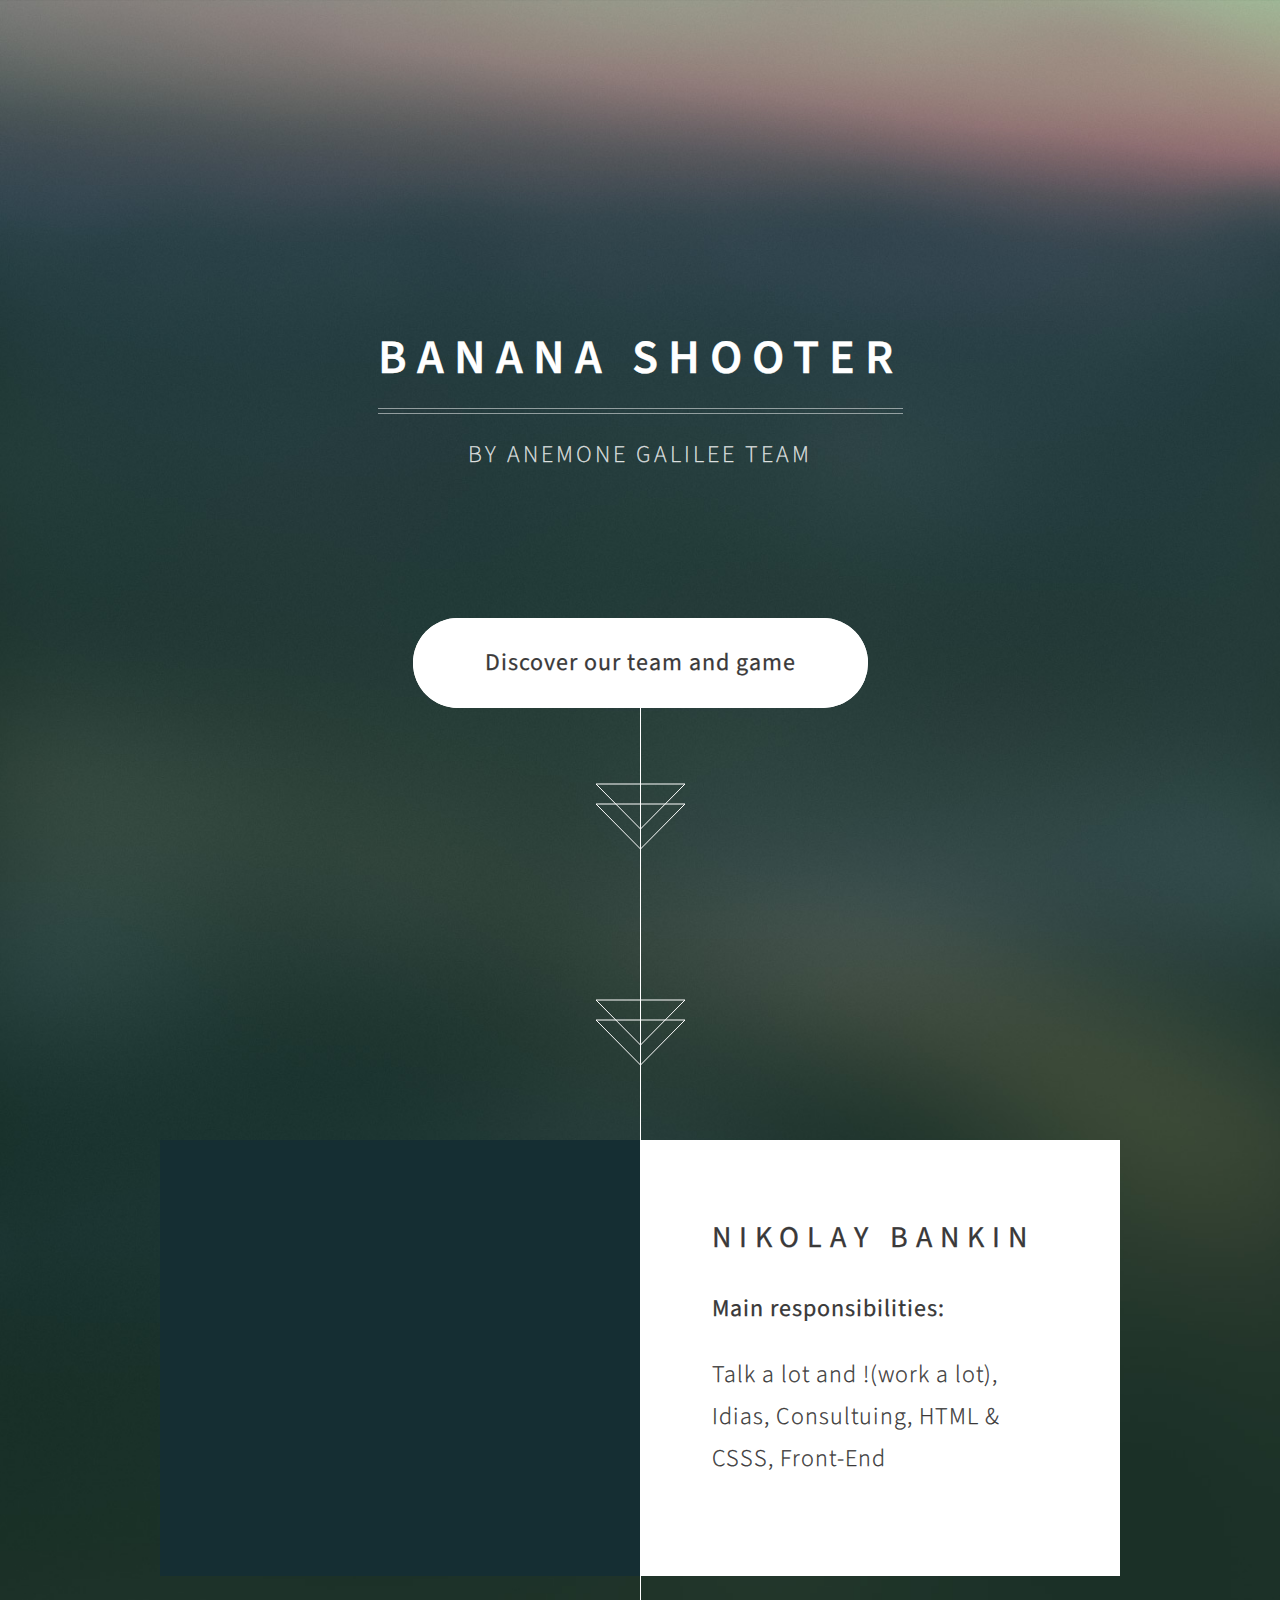
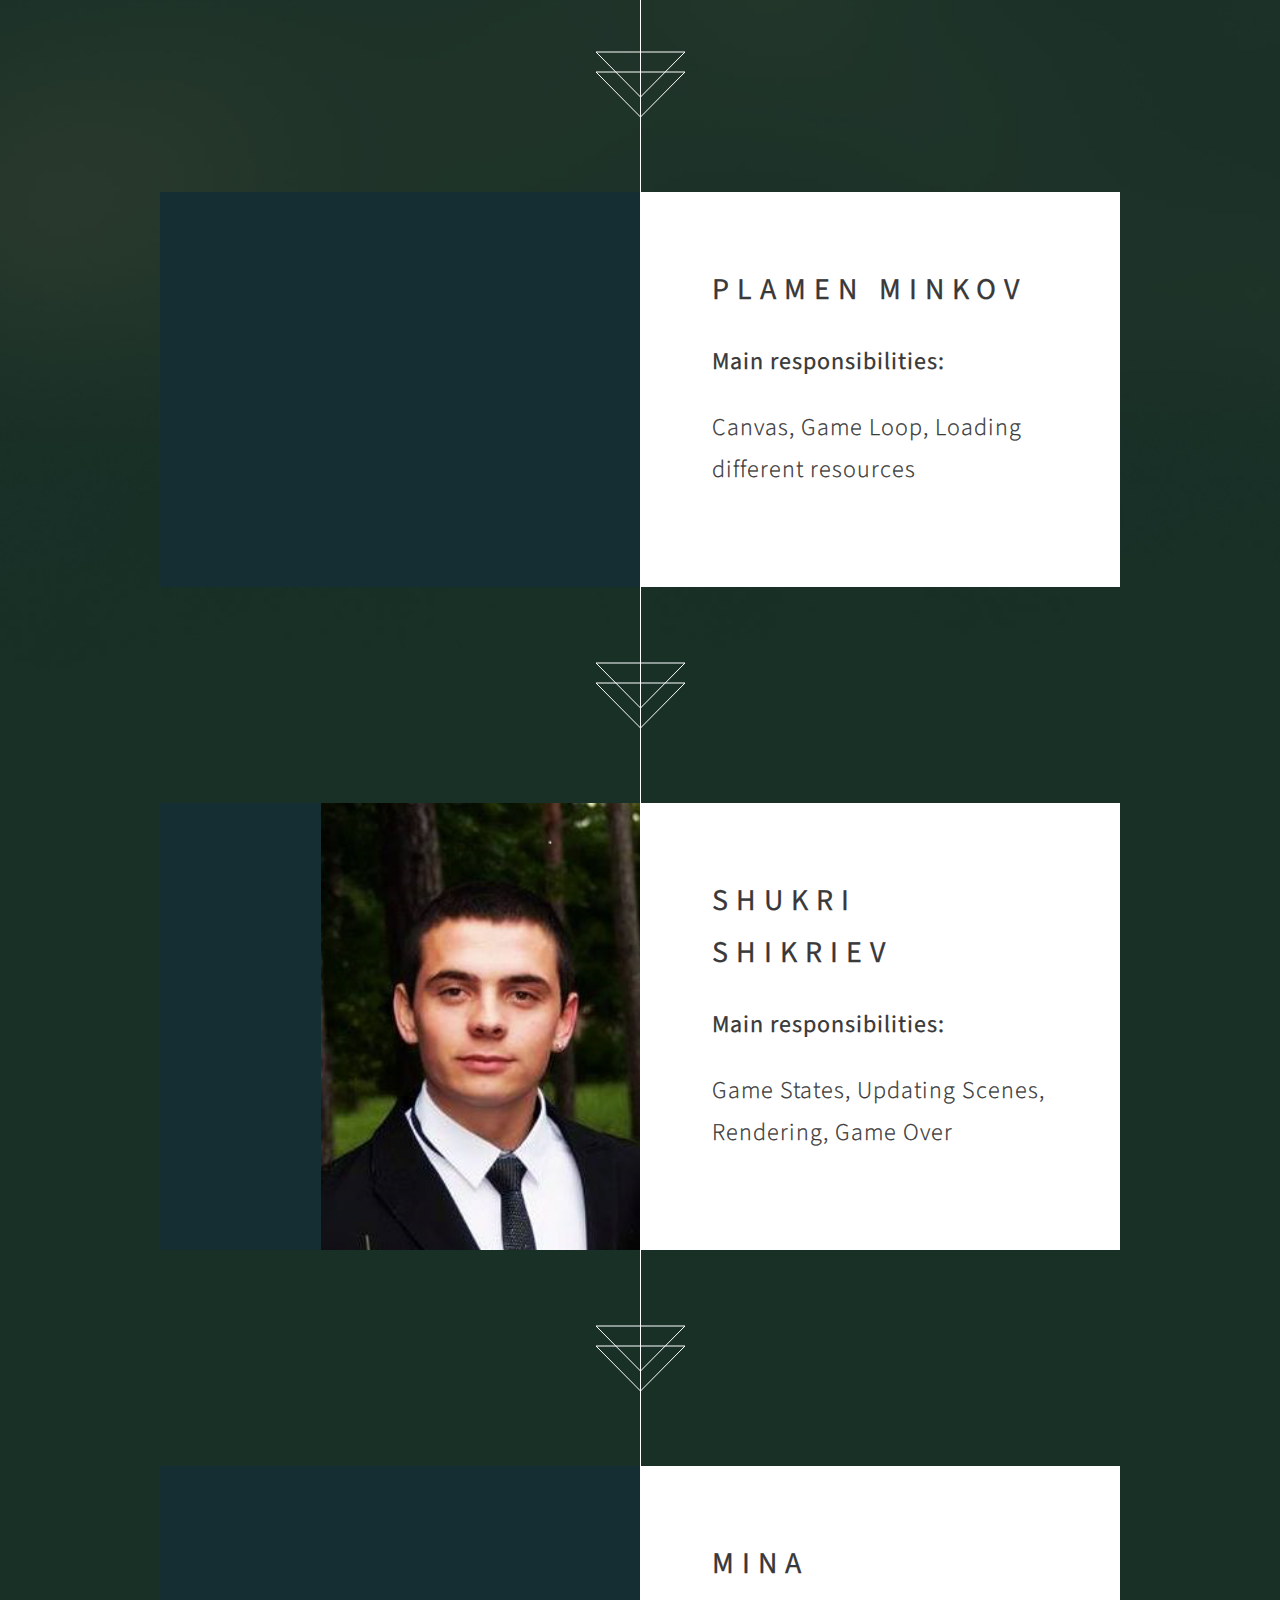
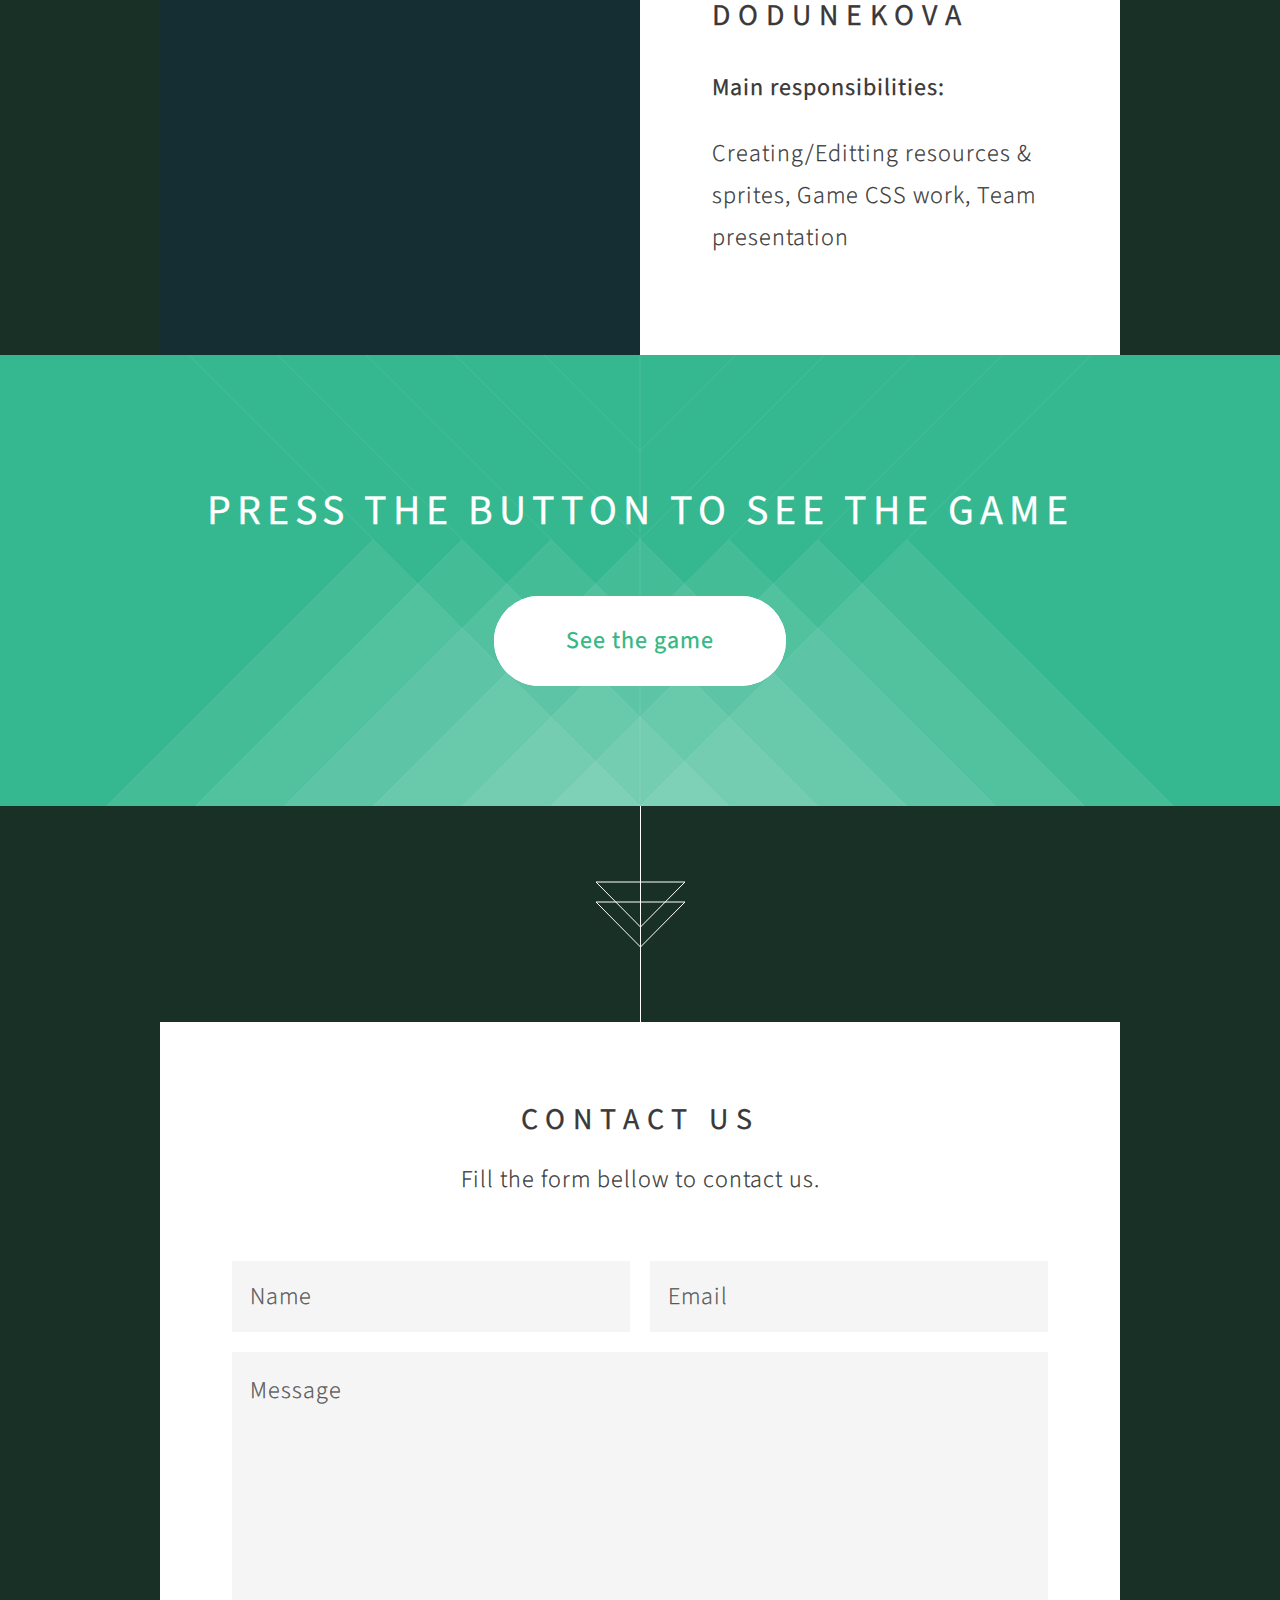
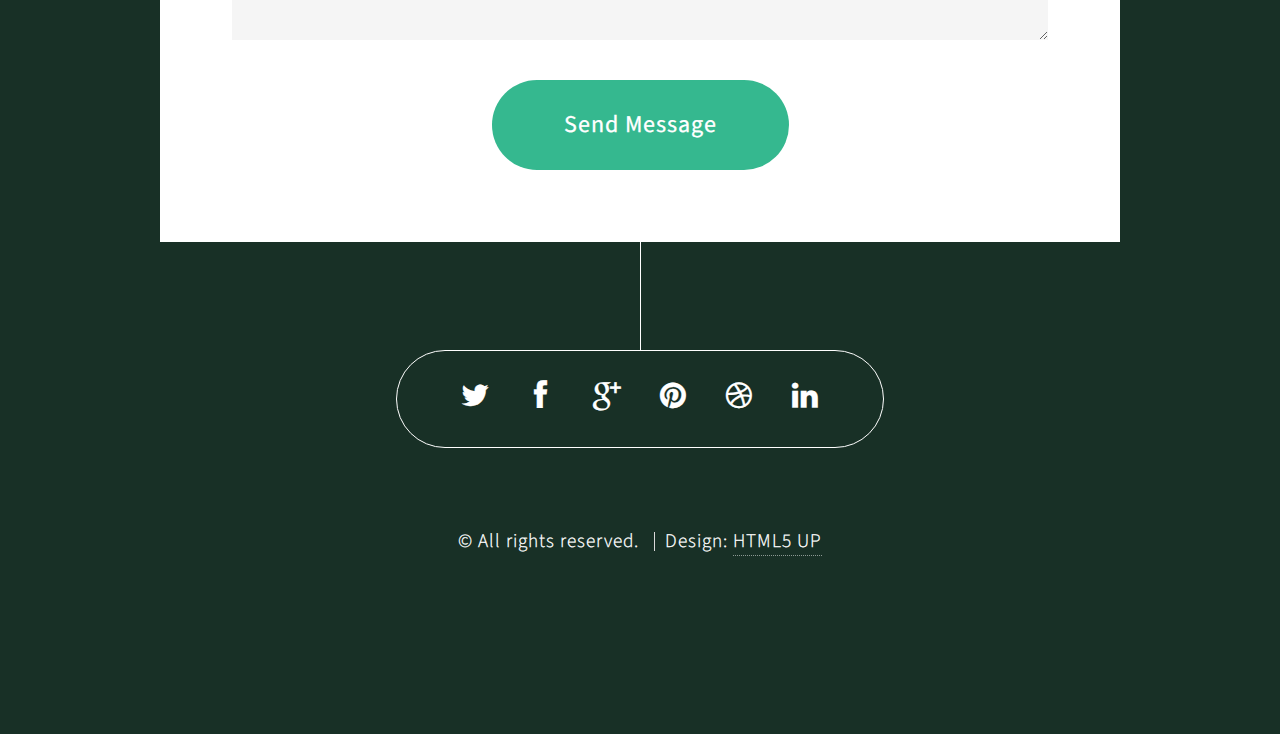
==== commit 5ea5c8f5: "fixing small css bug; adding shukri" ====
--- a/index.html
+++ b/index.html
@@ -65,7 +65,7 @@
         </article>
 
         <article id="fourth-member" class="container box style1 right">
-            <a href="" class="image full"><img src="images/shukri.png" alt="" /></a>
+            <a href="" class="image full"><img src="images/shukriev.png" alt="" /></a>
             <div class="inner">
                 <header>
                     <h2>Shukri Shikriev</h2>
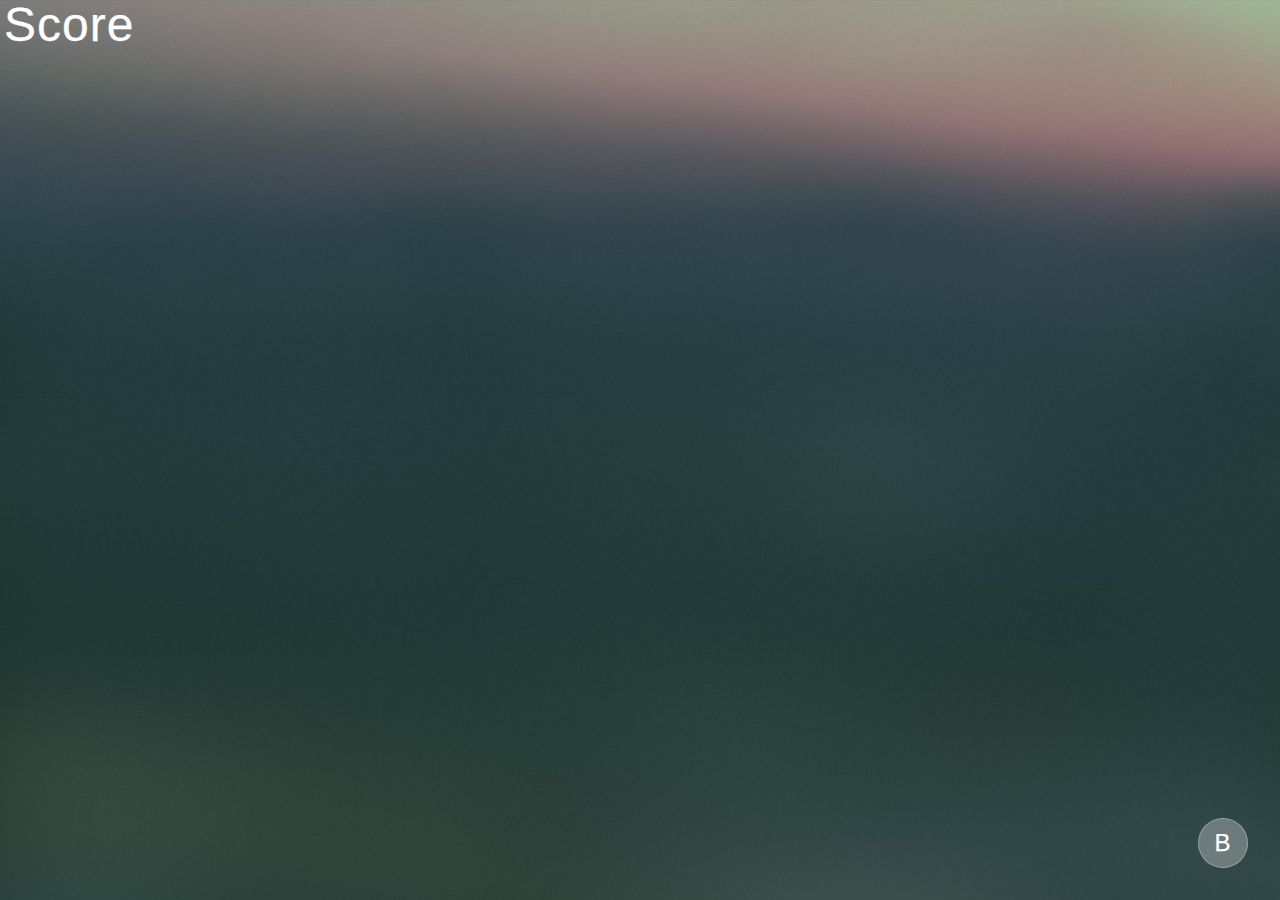
==== commit 6ef86b4e: "Initialize Mobile Game adaptation" ====
--- a/index.html
+++ b/index.html
@@ -1,151 +1,29 @@
-<!DOCTYPE HTML>
-<!--
-	Overflow 1.1 by HTML5 UP
-	html5up.net | @n33co
-	Free for personal and commercial use under the CCA 3.0 license (html5up.net/license)
--->
+<!DOCTYPE html>
 <html>
-	<head>
-		<title>Team Anemone Galilee</title>
-		<meta http-equiv="content-type" content="text/html; charset=utf-8" />
-		<meta name="description" content="" />
-		<meta name="keywords" content="" />
-		<link href="http://fonts.googleapis.com/css?family=Source+Sans+Pro:300,400,600,300italic" rel="stylesheet" type="text/css" />
-		<!--[if lte IE 8]><script src="css/ie/html5shiv.js"></script><![endif]-->
-		<script src="js/jquery.min.js"></script>
-		<script src="js/jquery.poptrox.min.js"></script>
-		<script src="js/skel.min.js"></script>
-		<script src="js/init.js"></script>
-		<noscript>
-			<link rel="stylesheet" href="css/skel-noscript.css" />
-            <link rel="stylesheet" href="css/style-site.css" />
-		</noscript>
-		<!--[if lte IE 8]><link rel="stylesheet" href="css/ie/v8.css" /><![endif]-->
-        <link rel="stylesheet" href="css/style-site.css" />
-	</head>
-	<body>
-
-		<!-- Header -->
-		<section id="header">
-			<header>
-				<h1>Banana shooter</h1>
-				<p>By Anemone Galilee Теам</p>
-			</header>
-			<footer>
-				<a href="#first-member" class="button style2 scrolly scrolly-centered">Discover our team and game</a>
-			</footer>
-		</section>
-	
-	<!-- Feature 1 -->
-		<article id="first-member" class="container box style1 right">
-			<a href="" class="image full"><img src="images/bankin.png" alt="" /></a>
-			<div class="inner">
-				<header>
-					<h2>Nikolay Bankin</h2>
-				</header>
-				<p>
-                    <strong>Main responsibilities:</strong>
-                    <p>Talk a lot and !(work a lot), Idias, Consultuing, HTML &amp; CSSS, Front-End</p> 
-                </p>
-			</div>
-		</article>
-	
-	<!-- Feature 2 -->
-		<article id="second-member" class="container box style1 right">
-            <a href="" class="image full"><img  src="images/plamen.png" alt="" /></a>
-            <div class="inner">
-                <header>
-                    <h2>Plamen Minkov</h2>
-                </header>
-                <p>
-                    <strong>Main responsibilities:</strong>
-                    <p>Canvas, Game Loop, Loading different resources</p> 
-                </p>
-            </div>
-        </article>
-
-        <article id="fourth-member" class="container box style1 right">
-            <a href="" class="image full"><img src="images/shukriev.png" alt="" /></a>
-            <div class="inner">
-                <header>
-                    <h2>Shukri Shikriev</h2>
-                </header>
-                <p>
-                    <strong>Main responsibilities:</strong>
-                    <p>Game States, Updating Scenes, Rendering, Game Over</p> 
-                </p>
-            </div>
-        </article>
-
-        <article id="third-member" class="container box style1 right">
-            <a href="" class="image full"><img src="images/mina.png" alt="" /></a>
-            <div class="inner">
-                <header>
-                    <h2>Mina Dodunekova</h2>
-                </header>
-                <p>
-                    <strong>Main responsibilities:</strong>
-                    <p>Creating/Editting resources &amp; sprites, Game CSS work, Team presentation</p> 
-                </p>
-            </div>
-        </article>
-
-        <!-- Banner -->
-        <section id="banner">
-            <header>
-                <h2 style="letter-spacing: 6px;">Press the button to see the game</h2>
-            </header>
-            <!-- The game is played here -->
-            
-
-            <footer>
-                <a href="game.html" class="button style2 scrolly">See the game</a>
-            </footer>
-        </section>
-	
-		<!-- Contact -->
-		<article class="container box style3">
-			<header>
-				<h2>Contact Us</h2>
-				<p>Fill the form bellow to contact us.</p>
-			</header>
-			<form>
-				<div class="row half">
-					<div class="6u"><input type="text" class="text" name="name" placeholder="Name" /></div>
-					<div class="6u"><input type="text" class="text" name="email" placeholder="Email" /></div>
-				</div>
-				<div class="row half">
-					<div class="12u">
-						<textarea name="message" placeholder="Message"></textarea>
-					</div>
-				</div>
-				<div class="row">
-					<div class="12u">
-						<ul class="actions">
-							<li><a href="#" class="button form">Send Message</a></li>
-						</ul>
-					</div>
-				</div>
-			</form>
-		</article>
-
-		<section id="footer">
-			<ul class="icons">
-				<li><a href="#" class="fa fa-twitter solo"><span>Twitter</span></a></li>
-				<li><a href="#" class="fa fa-facebook solo"><span>Facebook</span></a></li>
-				<li><a href="#" class="fa fa-google-plus solo"><span>Google+</span></a></li>
-				<li><a href="#" class="fa fa-pinterest solo"><span>Pinterest</span></a></li>
-				<li><a href="#" class="fa fa-dribbble solo"><span>Dribbble</span></a></li>
-				<li><a href="#" class="fa fa-linkedin solo"><span>LinkedIn</span></a></li>
-			</ul>
-			<div class="copyright">
-				<ul class="menu">
-					<li>&copy; All rights reserved.</li>
-					<li>Design: <a href="http://html5up.net/">HTML5 UP</a></li>
-				</ul>
-			</div>
-		</section>
-
-
-	</body>
-</html>+  <head>
+    <title>FlyingBananas Mobile Game</title>
+    <link rel="stylesheet" href="css/style.css" />
+    <meta
+      name="viewport"
+      content="width=device-width, initial-scale=1, user-scalable=no"
+    />
+  </head>
+  <body>
+    <div id="game-over-overlay"></div>
+    <div id="game-over">
+      <h1>GAME OVER</h1>
+      <button id="play-again">Play Again</button>
+    </div>
+    <div class="wrapper">
+      <div id="instructions">Score</div>
+      <div id="score"></div>
+      <div class="clear"></div>
+    </div>
+    <div id="shoot-button">B</div>
+    <script type="text/javascript" src="js/resources.js"></script>
+    <script type="text/javascript" src="js/joystick.js"></script>
+    <script type="text/javascript" src="js/input.js"></script>
+    <script type="text/javascript" src="js/sprite.js"></script>
+    <script type="text/javascript" src="js/app.js"></script>
+  </body>
+</html>
--- a/css/style.css
+++ b/css/style.css
@@ -0,0 +1,142 @@
+html,
+body {
+  margin: 0;
+  padding: 0;
+  box-sizing: border-box;
+  height: 100vh;
+  width: 100vw;
+  position: relative;
+}
+
+body {
+  background: #183026 url("../img/bg.jpg") no-repeat;
+  background-size: cover;
+  background-position: center 0;
+  background-attachment: fixed;
+  font-family: "Source Sans Pro", sans-serif;
+  font-size: 18pt;
+  line-height: 1.75em;
+  font-weight: 300;
+  letter-spacing: 1px;
+  color: #3a3939;
+  text-shadow: 0 0 0.5px rgba(58, 57, 57, 0.25);
+  -webkit-text-stroke: 0.25px;
+}
+
+canvas {
+  display: block;
+  margin: 0 auto;
+
+  position: absolute;
+  top: 0px;
+  left: 0;
+  right: 0;
+}
+
+.wrapper {
+  position: absolute;
+  width: 99%;
+  padding: 0.25rem;
+  z-index: 2;
+}
+
+#instructions {
+  float: left;
+  font-family: sans-serif;
+  font-size: 2em;
+  color: #fff;
+}
+
+ul {
+  margin-top: 30px;
+  display: inline-block;
+}
+
+ul li {
+  font-size: 0.7em;
+  line-height: 1em;
+  color: #fff;
+}
+
+#score {
+  float: right;
+  color: #fff;
+  font-size: 2em;
+}
+
+.clear {
+  clear: both;
+}
+
+#shoot-button {
+  position: absolute;
+  text-align: center;
+  color: white;
+  right: 2rem;
+  bottom: 2rem;
+  width: 3rem;
+  height: 3rem;
+  line-height: 3rem;
+  z-index: 1;
+  border-radius: 50%;
+  border: 1px solid rgba(200, 200, 200, 0.5);
+  background: rgba(200, 200, 200, 0.4);
+}
+
+#game-over,
+#game-over-overlay {
+  margin: auto;
+  position: absolute;
+  left: 0;
+  right: 0;
+  bottom: 0;
+  top: 0;
+  z-index: 2;
+  display: none;
+}
+
+#game-over-overlay {
+  background-color: black;
+  opacity: 0.5;
+}
+
+#game-over {
+  text-align: center;
+  color: white;
+}
+
+#game-over h1 {
+  font-size: 3em;
+  font-family: sans-serif;
+}
+
+#game-over button {
+  position: absolute;
+  bottom: 0;
+  left: 0;
+  color: #3a3939;
+  background: #fff;
+  box-shadow: inset 0 0 0 1px #fff;
+  font-size: 1.5em;
+  width: 100%;
+
+  border: 0;
+  text-shadow: 0 0 0.5px rgba(255, 255, 255, 0.25);
+  cursor: pointer;
+  text-decoration: none;
+  outline: 0;
+  padding: 1em 3em 1em 3em;
+  font-weight: 400;
+  -moz-transition: background-color 0.35s ease-in-out, color 0.35s ease-in-out;
+  -webkit-transition: background-color 0.35s ease-in-out,
+    color 0.35s ease-in-out;
+  -o-transition: background-color 0.35s ease-in-out, color 0.35s ease-in-out;
+  -ms-transition: background-color 0.35s ease-in-out, color 0.35s ease-in-out;
+  transition: background-color 0.35s ease-in-out, color 0.35s ease-in-out;
+}
+
+#game-over button:hover {
+  background: rgba(255, 255, 255, 0.1);
+  color: #fff !important;
+  text-shadow: 0 0 0.5px rgba(255, 255, 255, 0.25) !important;
+}
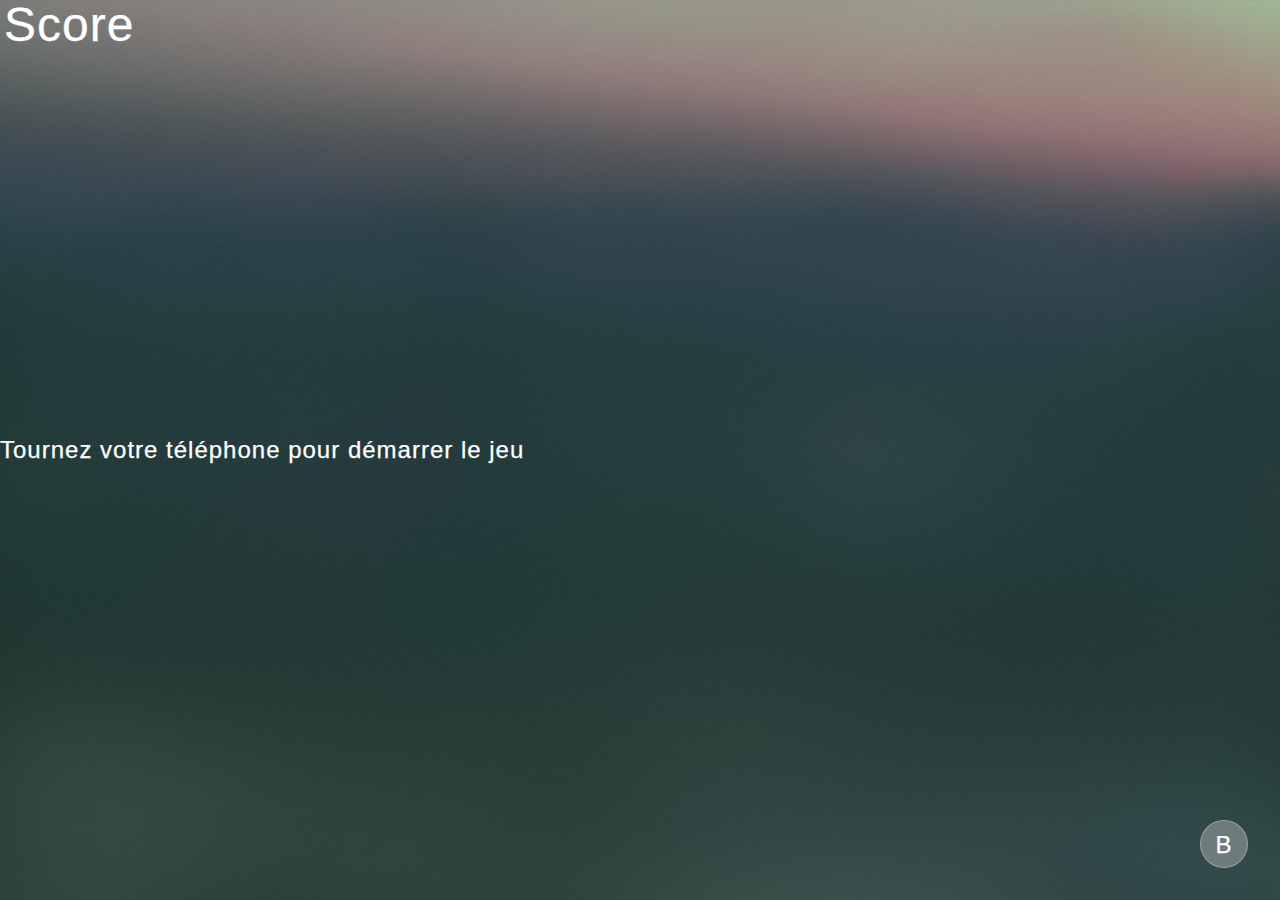
==== commit 8a030eff: "manage orientation + PWA + shoot button + general layout" ====
--- a/index.html
+++ b/index.html
@@ -1,20 +1,19 @@
 <!DOCTYPE html>
-<html>
+<html lang="fr">
   <head>
     <title>FlyingBananas Mobile Game</title>
+    <link rel="manifest" href="/manifest.webmanifest" />
     <link rel="stylesheet" href="css/style.css" />
-    <meta
-      name="viewport"
-      content="width=device-width, initial-scale=1, user-scalable=no"
-    />
+    <meta name="viewport" content="width=device-width, initial-scale=1" />
   </head>
   <body>
+    <p id="portrait-alert">Tournez votre téléphone pour démarrer le jeu</p>
     <div id="game-over-overlay"></div>
     <div id="game-over">
       <h1>GAME OVER</h1>
       <button id="play-again">Play Again</button>
     </div>
-    <div class="wrapper">
+    <div id="score-wrapper">
       <div id="instructions">Score</div>
       <div id="score"></div>
       <div class="clear"></div>
--- a/css/style.css
+++ b/css/style.css
@@ -1,14 +1,22 @@
+* {
+  box-sizing: border-box;
+}
+
 html,
 body {
   margin: 0;
   padding: 0;
-  box-sizing: border-box;
-  height: 100vh;
+}
+
+html {
+  height: 100dvh;
   width: 100vw;
-  position: relative;
 }
 
 body {
+  width: 100%;
+  height: 100%;
+  position: relative;
   background: #183026 url("../img/bg.jpg") no-repeat;
   background-size: cover;
   background-position: center 0;
@@ -33,28 +41,29 @@
   right: 0;
 }
 
-.wrapper {
+#portrait-alert {
   position: absolute;
-  width: 99%;
+  top: 0;
+  bottom: 0;
+  display: flex;
+  color: white;
+  width: 100%;
+  align-items: center;
+  text-align: center;
+}
+
+#score-wrapper {
+  position: absolute;
+  top: 0;
+  width: 100%;
   padding: 0.25rem;
-  z-index: 2;
+  z-index: 3;
 }
 
 #instructions {
   float: left;
   font-family: sans-serif;
   font-size: 2em;
-  color: #fff;
-}
-
-ul {
-  margin-top: 30px;
-  display: inline-block;
-}
-
-ul li {
-  font-size: 0.7em;
-  line-height: 1em;
   color: #fff;
 }
 
@@ -69,6 +78,7 @@
 }
 
 #shoot-button {
+  user-select: none;
   position: absolute;
   text-align: center;
   color: white;
@@ -77,7 +87,7 @@
   width: 3rem;
   height: 3rem;
   line-height: 3rem;
-  z-index: 1;
+  z-index: 2;
   border-radius: 50%;
   border: 1px solid rgba(200, 200, 200, 0.5);
   background: rgba(200, 200, 200, 0.4);
@@ -91,7 +101,7 @@
   right: 0;
   bottom: 0;
   top: 0;
-  z-index: 2;
+  z-index: 3;
   display: none;
 }
 
@@ -101,7 +111,8 @@
 }
 
 #game-over {
-  text-align: center;
+  align-items: center;
+  justify-content: center;
   color: white;
 }
 
